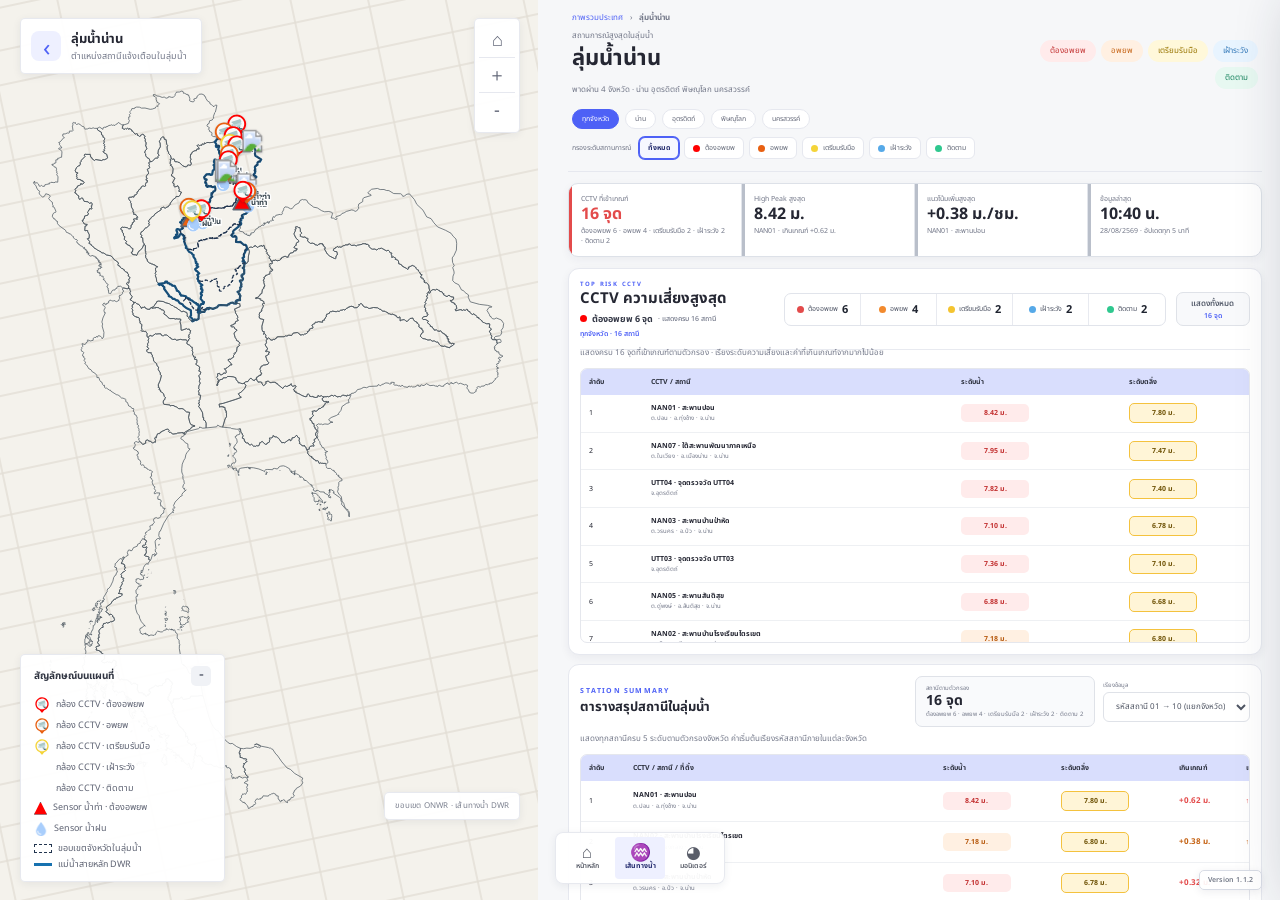
==== basin.html @ 34ce4226 "feat: add five-level CCTV basin statuses" ====
<!doctype html>
<html lang="th">
<head>
  <meta charset="utf-8">
  <meta name="viewport" content="width=device-width,initial-scale=1">
  <meta name="description" content="Mockup รายละเอียดลุ่มน้ำและตารางสรุปสถานี">
  <title>รายละเอียดลุ่มน้ำน่าน — DDPM CCTV Mockup</title>
  <link rel="preconnect" href="https://js.arcgis.com">
  <link rel="stylesheet" href="https://js.arcgis.com/4.31/esri/themes/light/main.css">
  <link rel="stylesheet" href="mockup.css">
</head>
<body class="mockup-body" data-page="basin">
  <main class="system-shell basin-shell">
    <section class="map-pane" aria-label="แผนที่สถานีในลุ่มน้ำน่าน">
      <div class="map-fallback basin-fallback" aria-hidden="true">
        <svg viewBox="0 0 620 900" preserveAspectRatio="xMidYMid slice">
          <defs>
            <pattern id="detailRoads" width="76" height="76" patternUnits="userSpaceOnUse" patternTransform="rotate(-12)">
              <path d="M0 16H76 M0 58H76 M20 0V76" fill="none" stroke="#ded9cf" stroke-width="1.5"/>
            </pattern>
          </defs>
          <rect width="620" height="900" fill="#f4f2ec"/><rect width="620" height="900" fill="url(#detailRoads)" opacity=".8"/>
          <path class="detail-basin-area" d="M222 54 L418 71 L468 190 L425 356 L466 508 L398 695 L329 842 L208 786 L164 624 L206 468 L158 320 L181 168 Z"/>
          <path class="water-route" d="M304 95 C275 182 351 222 302 315 C266 387 350 434 318 525 C292 594 349 646 314 730 C301 761 314 800 332 827"/>
          <g class="route-stations">
            <circle class="station red" cx="304" cy="177" r="13"/><circle class="station orange" cx="306" cy="395" r="12"/><circle class="station yellow" cx="320" cy="651" r="11"/>
            <text x="330" y="170">NAN01 · น่าน</text><text x="330" y="388">UTT05 · อุตรดิตถ์</text><text x="344" y="644">NAN03 · น่าน</text>
          </g>
        </svg>
      </div>
      <div id="viewDiv" class="map-canvas" data-map-mode="basin"></div>
      <div class="map-loading-overlay" role="status" aria-live="polite">
        <i aria-hidden="true"></i>
        <b>กำลังโหลดแผนที่</b>
        <span>กำลังเชื่อมต่อข้อมูลแผนที่และขอบเขตพื้นที่</span>
      </div>
      <div class="map-title-card surface">
        <a class="back-link" href="index.html" aria-label="กลับหน้าภาพรวม">‹</a>
        <span><b>ลุ่มน้ำน่าน</b><small>ตำแหน่งสถานีแจ้งเตือนในลุ่มน้ำ</small></span>
      </div>
      <div class="map-tools surface">
        <button id="homeBtn" type="button" title="แสดงลุ่มน้ำทั้งหมด">⌂</button>
        <button id="zoomIn" type="button" title="ขยายแผนที่">＋</button>
        <button id="zoomOut" type="button" title="ย่อแผนที่">−</button>
      </div>
      <div class="map-legend surface route-legend" id="basinLegend">
        <button class="legend-toggle" id="basinLegendToggle" type="button" aria-expanded="true" aria-controls="basinLegendItems">
          <b>สัญลักษณ์บนแผนที่</b><span aria-hidden="true">−</span>
        </button>
        <div id="basinLegendItems"></div>
      </div>
      <div class="mock-label surface">ขอบเขต ONWR · เส้นทางน้ำ DWR</div>
    </section>

    <section class="content-pane basin-content">
      <header class="basin-header">
        <div class="breadcrumb"><a href="index.html">ภาพรวมประเทศ</a><span>›</span><b>ลุ่มน้ำน่าน</b></div>
        <div class="basin-title-row">
          <div><p>สถานการณ์สูงสุดในลุ่มน้ำ</p><h1>ลุ่มน้ำน่าน</h1><span class="province-line">พาดผ่าน 4 จังหวัด · น่าน อุตรดิตถ์ พิษณุโลก นครสวรรค์</span></div>
          <div class="basin-status-set" id="basinStatusSet" aria-label="ระดับสถานการณ์ที่พบ"></div>
        </div>
        <div class="province-chips" aria-label="จังหวัดที่เกี่ยวข้อง"><button class="active" type="button">ทุกจังหวัด</button><button type="button">น่าน</button><button type="button">อุตรดิตถ์</button><button type="button">พิษณุโลก</button><button type="button">นครสวรรค์</button></div>
        <div class="criteria-filter" id="criteriaFilter" aria-label="กรองตามระดับสถานการณ์">
          <span>กรองระดับสถานการณ์</span>
          <button class="active" type="button" data-criteria="all">ทั้งหมด</button>
          <button type="button" data-criteria="red"><i class="filter-dot red"></i>ต้องอพยพ</button>
          <button type="button" data-criteria="orange"><i class="filter-dot orange"></i>อพยพ</button>
          <button type="button" data-criteria="yellow"><i class="filter-dot yellow"></i>เตรียมรับมือ</button>
          <button type="button" data-criteria="blue"><i class="filter-dot blue"></i>เฝ้าระวัง</button>
          <button type="button" data-criteria="green"><i class="filter-dot green"></i>ติดตาม</button>
        </div>
      </header>

      <section class="detail-summary-grid high-peak-summary-grid" aria-label="สรุปตัวเลขสถานการณ์ลุ่มน้ำ">
        <article class="critical"><span>CCTV ที่เข้าเกณฑ์</span><b id="summaryStationTotal">16 จุด</b><small id="summaryStationBreakdown">ต้องอพยพ 6 · อพยพ 4 · เตรียมรับมือ 2 · เฝ้าระวัง 2 · ติดตาม 2</small></article>
        <article><span>High Peak สูงสุด</span><b id="summaryHighPeakValue">8.42 ม.</b><small id="summaryHighPeakNote">NAN01 · เกินเกณฑ์ +0.62 ม.</small></article>
        <article><span>แนวโน้มเพิ่มสูงสุด</span><b id="summaryTrendValue">+0.38 ม./ชม.</b><small id="summaryTrendNote">NAN01 · สะพานปอน</small></article>
        <article><span>ข้อมูลล่าสุด</span><b>10:40 น.</b><small>28/08/2569 · อัปเดตทุก 5 นาที</small></article>
      </section>

      <section class="station-section top-risk-section">
        <div class="top-risk-heading">
          <div class="top-risk-title"><p>TOP RISK CCTV</p><h2>CCTV ความเสี่ยงสูงสุด</h2><strong id="topRiskHeadline"><i class="filter-dot red"></i>ต้องอพยพ 6 จุด <small>· แสดงครบทุกสถานี</small></strong><span class="top-risk-scope" id="topRiskScope">ทุกจังหวัด · 16 สถานี</span></div>
          <div class="top-risk-side">
            <div class="risk-summary" id="riskSummary" aria-label="สรุปจำนวน CCTV ตามระดับความเสี่ยง"><span class="red"><i></i>ต้องอพยพ <b>6</b></span><span class="orange"><i></i>อพยพ <b>4</b></span><span class="yellow"><i></i>เตรียมรับมือ <b>2</b></span><span class="blue"><i></i>เฝ้าระวัง <b>2</b></span><span class="green"><i></i>ติดตาม <b>2</b></span></div>
            <span class="all-visible-count">แสดงทั้งหมด <small id="basinStationCount">16 จุด</small></span>
          </div>
        </div>
        <p class="station-table-note" id="basinStationNote">แสดงทุกสถานีครบ 5 ระดับตามตัวกรอง เรียงตามระดับความเสี่ยงและค่าที่เกินเกณฑ์</p>
        <div class="table-wrap basin-station-table-wrap">
          <table class="data-table basin-station-table">
            <thead><tr><th>ลำดับ</th><th>CCTV / สถานี</th><th>ระดับน้ำ</th><th>ระดับตลิ่ง</th><th>เวลาล่าสุด</th><th>ระดับเตือนภัย</th><th>สถานะกล้อง</th></tr></thead>
            <tbody id="basinStationRows"></tbody>
          </table>
        </div>
      </section>

      <section class="station-section basin-all-stations-section">
        <div class="section-heading compact station-summary-heading"><div><p>STATION SUMMARY</p><h2>ตารางสรุปสถานีในลุ่มน้ำ</h2></div><div class="station-summary-tools"><div class="station-summary-metric"><span>สถานีตามตัวกรอง</span><b id="basinAllStationCount">16 จุด</b><small id="stationSummaryBreakdown">ต้องอพยพ 6 · อพยพ 4 · เตรียมรับมือ 2 · เฝ้าระวัง 2 · ติดตาม 2</small></div><label><span>เรียงข้อมูล</span><select id="stationSort"><option value="province">รหัสสถานี 01 → 10 (แยกจังหวัด)</option><option value="severity">ระดับเกณฑ์ สูง → ต่ำ</option></select></label></div></div>
        <p class="station-table-note">แสดงทุกสถานีครบ 5 ระดับตามตัวกรองจังหวัด ค่าเริ่มต้นเรียงรหัสสถานีภายในแต่ละจังหวัด</p>
        <div class="table-wrap basin-all-station-table-wrap">
          <table class="data-table basin-all-station-table">
            <thead><tr><th>ลำดับ</th><th>CCTV / สถานี / ที่ตั้ง</th><th>ระดับน้ำ</th><th>ระดับตลิ่ง</th><th>เกินเกณฑ์</th><th>แนวโน้ม</th><th>ระดับเตือนภัย</th><th>เวลาล่าสุด</th><th>เครื่องมือ</th></tr></thead>
            <tbody id="basinAllStationRows"></tbody>
          </table>
        </div>
      </section>

      <section class="sensor-section">
        <div class="section-heading compact"><div><p>THRESHOLD SENSOR ALERTS</p><h2>Sensor ที่ถึงเกณฑ์ในลุ่มน้ำ</h2></div><span id="sensorAlertCount">2 รายการ</span></div>
        <p class="sensor-section-note">แสดงเฉพาะ Sensor น้ำท่าและปริมาณฝน 24 ชั่วโมงที่มีค่าเข้าเกณฑ์เตรียมรับมือ</p>
        <div class="sensor-alert-grid" id="sensorAlertCards"></div>
      </section>

      <section class="station-section sensor-summary-section">
        <div class="section-heading compact"><div><p>SENSOR SUMMARY</p><h2>ตารางสรุป Sensor ในลุ่มน้ำ</h2></div><span id="sensorTableCount">6 สถานี</span></div>
        <div class="sensor-table-tabs" id="sensorTableTabs" role="tablist" aria-label="เลือกประเภท Sensor">
          <button class="active" type="button" role="tab" aria-selected="true" data-sensor-table="rain"><img src="assets/sensor-rain.png" alt="">สถานีวัดปริมาณฝน 24 ชม.</button>
          <button type="button" role="tab" aria-selected="false" data-sensor-table="flow"><i class="sensor-map-symbol flow red" aria-hidden="true"></i>สถานีวัดระดับน้ำท่า</button>
        </div>
        <p class="station-table-note">เลือกประเภท Sensor เพื่อแสดงรายละเอียดสถานี หน่วยงาน เวลาล่าสุด และค่าตรวจวัดที่เกี่ยวข้อง</p>
        <div class="table-wrap sensor-summary-table-wrap">
          <table class="data-table sensor-summary-table"><thead id="sensorTableHead"></thead><tbody id="sensorTableRows"></tbody></table>
        </div>
      </section>

    </section>

    <aside class="all-stations-drawer" id="allStationsDrawer" aria-hidden="true" aria-label="รายการ CCTV ทั้งหมดตามตัวกรอง">
      <header><div><p>ALL CCTV IN BASIN</p><h2>รายการ CCTV ทั้งหมด</h2><span id="allStationSummary">16 จุด · เรียงตามความเสี่ยง</span></div><button id="closeAllStations" type="button" aria-label="ปิดรายการทั้งหมด">×</button></header>
      <div class="table-wrap all-stations-table-wrap"><table class="data-table all-stations-table"><thead><tr><th>อันดับ</th><th>CCTV / สถานี</th><th>ระดับ</th><th>เกินเกณฑ์</th><th>แนวโน้ม</th><th>สถานะ</th></tr></thead><tbody id="allStationRows"></tbody></table></div>
    </aside>
    <div class="drawer-backdrop all-stations-backdrop" id="allStationsBackdrop"></div>

    <aside class="camera-drawer" id="cameraDrawer" aria-hidden="true" aria-label="ข้อมูลสถานีและกล้อง CCTV">
      <header class="station-popup-head">
        <div class="station-popup-brand"><i aria-hidden="true">⌁</i><span><b>ข้อมูลสถานี</b><small>รายละเอียดสถานีและกล้องวงจรปิด</small></span></div>
        <button id="closeDrawer" type="button" aria-label="ปิดรายละเอียด">×</button>
      </header>
      <section class="station-neighbours" aria-label="สถานีก่อนหน้าและถัดไป">
        <div><b>เลือกสถานี "ก่อนหน้า"</b><span id="drawerPreviousStation">ไม่มีรายการก่อนหน้า</span></div>
        <div class="current"><b>สถานี "ที่ดูอยู่"</b><span><i></i><strong id="drawerStation">NAN01 - สะพานปอน</strong></span></div>
        <div><b>เลือกสถานี "ถัดไป"</b><span id="drawerNextStation"><i></i>NAN02 - สะพานบ้านโรงเรียนไตรเขต</span></div>
      </section>
      <div class="drawer-camera-tabs"><span aria-hidden="true">▣</span><button class="active" type="button">กล้องตัวที่ 1</button><button type="button">กล้องตัวที่ 2</button></div>
      <figure class="cctv-camera-frame">
        <div class="cctv-camera-crop"><img id="drawerCameraImage" src="assets/cctv-nan01-reference.png" alt="ภาพตัวอย่างจากกล้อง CCTV"></div>
        <span class="live-chip"><i></i> กล้องตัวที่ 1</span>
        <figcaption><span id="drawerCameraLabel">ภาพตัวอย่างจากกล้อง CCTV</span><time id="drawerUpdated">28/08/2569 13:48</time></figcaption>
      </figure>
      <section class="station-identity">
        <div><h3>▣ <span id="drawerStationHeading">NAN01 - สะพานปอน ต.ปอน อ.ทุ่งช้าง จ.น่าน</span></h3><p>ค่าระดับน้ำจะอัปเดตทุก 1 นาที | อัปเดตเมื่อ: <span id="drawerUpdatedCopy">28/08/2569 13:48</span></p></div>
        <button type="button">ติดตามข้อมูลข่าวสาร</button>
      </section>
      <div class="station-warning" id="drawerWarning" hidden>⚠ ขณะนี้ระดับน้ำเข้าใกล้ระดับตลิ่ง</div>
      <dl class="station-water-cards">
        <div><dt>≋ ระดับน้ำ</dt><dd id="drawerWater">2.98 ม.</dd><small id="drawerWaterMsl">(348.98 ม.รทก.)</small></div>
        <div><dt>⚑ ระดับตลิ่ง</dt><dd id="drawerBank">1.69 ม.</dd><small id="drawerBankMsl">(347.69 ม.รทก.)</small></div>
      </dl>
      <h4 class="station-detail-title">▤ รายละเอียดสถานี</h4>
      <dl class="station-detail-grid">
        <div><dt>◉ สถานที่ตั้ง</dt><dd id="drawerLocation">ต.ปอน อ.ทุ่งช้าง จ.น่าน</dd></div>
        <div><dt>♙ หน่วยงานผู้ดูแล</dt><dd id="drawerAgency">ปภ.จ.น่าน</dd></div>
        <div><dt>▯ เบอร์โทรศัพท์</dt><dd id="drawerPhone">0659360537</dd></div>
        <div><dt>◈ พิกัด</dt><dd id="drawerCoordinates">19.518800, 100.927400</dd></div>
      </dl>
      <button class="station-more-button" type="button">ดูรายละเอียดเพิ่มเติม</button>
      <div class="mini-chart" hidden><div class="chart-head"><b>ระดับน้ำย้อนหลัง 6 ชั่วโมง</b><span>เมตร</span></div><svg viewBox="0 0 360 110" preserveAspectRatio="none"><path class="chart-area" d="M0 98 C46 94 57 83 91 79 C126 75 146 67 181 62 C219 56 244 47 277 34 C310 22 332 15 360 8 L360 110 L0 110 Z"/><path class="chart-line" d="M0 98 C46 94 57 83 91 79 C126 75 146 67 181 62 C219 56 244 47 277 34 C310 22 332 15 360 8"/></svg></div>
      <section class="drawer-analysis" id="drawerAnalysis" hidden>
        <div><small>ผลวิเคราะห์ระดับน้ำ</small><b id="analysisStatus">สูงกว่าระดับตลิ่ง</b></div>
        <p id="analysisCopy">ระดับน้ำมีแนวโน้มเพิ่มขึ้นและอยู่เหนือระดับตลิ่ง ควรติดตามภาพจากกล้องและข้อมูลสถานีอย่างต่อเนื่อง</p>
      </section>
    </aside>
    <div class="drawer-backdrop" id="drawerBackdrop"></div>

    <nav class="footer-navigation surface" aria-label="เมนูหลัก">
      <a href="index.html"><span>⌂</span><b>หน้าหลัก</b></a>
      <a class="active" href="basin.html" aria-current="page"><span>♒</span><b>เส้นทางน้ำ</b></a>
      <a href="monitor.html"><span>◕</span><b>มอนิเตอร์</b></a>
    </nav>
  </main>
  <script src="data/onwr-basins-22.js"></script>
  <script src="data/dpm-provinces-basin09.js"></script>
  <script src="data/cctv-markers.js"></script>
  <script src="https://js.arcgis.com/4.31/"></script>
  <script src="app.js"></script>
</body>
</html>
---- mockup.css ----
@import url('https://fonts.googleapis.com/css2?family=Noto+Sans+Thai:wght@400;500;600;700&display=swap');

:root{
  --primary:#4e61f6;
  --primary-soft:#eef0ff;
  --ink:#252733;
  --muted:#737889;
  --line:#e6e8ef;
  --panel:#f2f3f6;
  --surface:#fff;
  --yellow:#f4c430;
  --yellow-soft:#fff8da;
  --orange:#f28a2e;
  --orange-soft:#fff0e2;
  --red:#e34b4b;
  --red-soft:#ffebeb;
  --green:#32d89a;
  --green-soft:#e4fbf2;
  --shadow:0 10px 30px rgba(35,42,71,.08);
}

*{box-sizing:border-box}
html,body{margin:0;min-width:320px;min-height:100%;font-family:"Noto Sans Thai","Tahoma",sans-serif;color:var(--ink);background:#fff}
button,input,select{font:inherit}
button,a{outline-offset:3px}
.mockup-body{overflow:hidden}
.system-shell{height:100vh;display:grid;grid-template-columns:minmax(430px,43%) minmax(600px,57%);position:relative;background:#fff}
.map-pane{position:relative;min-width:0;overflow:hidden;background:#f1f0eb;border-right:12px solid #fff}
.content-pane{min-width:0;padding:18px 18px 86px;background:#fff;overflow:auto}
.surface{background:rgba(255,255,255,.94);border:1px solid rgba(229,231,238,.9);box-shadow:var(--shadow)}

/* Map and direct-file fallback */
.map-canvas,.map-fallback{position:absolute;inset:0;width:100%;height:100%}
.map-canvas{z-index:1;pointer-events:none;opacity:0;transition:opacity .2s ease}
.map-fallback{z-index:0;opacity:0;visibility:hidden;transition:opacity .25s ease,visibility 0s linear .25s;background:#f4f2ec}
.map-fallback svg{width:100%;height:100%;display:block}
.map-ready .map-canvas{pointer-events:auto;opacity:1}
.map-ready .map-fallback{opacity:0;visibility:hidden}
.map-failed .map-canvas{opacity:0}
.map-failed .map-fallback{opacity:1;visibility:visible;transition-delay:0s}
.map-loading-overlay{position:absolute;inset:0;z-index:4;display:grid;place-content:center;justify-items:center;gap:6px;background:linear-gradient(145deg,#f7f8fa 0%,#f1f4f7 55%,#f7f8fa 100%);color:#535968;text-align:center;transition:opacity .2s ease,visibility .2s ease}
.map-loading-overlay i{width:30px;height:30px;border:3px solid #d9deea;border-top-color:var(--primary);border-radius:50%;animation:map-loading-spin .8s linear infinite}
.map-loading-overlay b{margin-top:4px;font-size:11px;color:#303542}
.map-loading-overlay span{font-size:8px;color:#848a99}
.map-ready .map-loading-overlay,.map-failed .map-loading-overlay{opacity:0;visibility:hidden;pointer-events:none}
@keyframes map-loading-spin{to{transform:rotate(360deg)}}
@media (prefers-reduced-motion:reduce){.map-loading-overlay i{animation-duration:1.8s}}
.basin-station-table{min-width:760px}.basin-station-table td:nth-child(2) b,.basin-station-table td:nth-child(2) small{display:block}.basin-station-table td:nth-child(2) small{font-size:6px;color:var(--muted);margin-top:2px;line-height:1.45}.station-status{display:inline-flex;align-items:center;gap:5px;white-space:nowrap;font-size:7px;font-weight:600}.station-status:before{content:"";width:8px;height:8px;border-radius:50%;background:#bbb}.station-status.red{color:#b92f36}.station-status.red:before{background:var(--red)}.station-status.orange{color:#b85c12}.station-status.orange:before{background:var(--orange)}.station-status.yellow{color:#8e7000}.station-status.yellow:before{background:var(--yellow)}
.esri-ui-corner{display:none!important}
.river-line,.river-line.thin{fill:none;stroke:#5aaed6;stroke-width:9;stroke-linecap:round;opacity:.8}
.river-line.thin{stroke-width:4;opacity:.6}
.basin-shape{stroke:#fff;stroke-width:5;transition:.2s}
.severity-red{fill:rgba(227,75,75,.58)}.severity-orange{fill:rgba(242,138,46,.54)}.severity-yellow{fill:rgba(244,196,48,.55)}.severity-muted{fill:rgba(175,184,191,.25)}
.fallback-labels text{font-family:"Noto Sans Thai",sans-serif;font-size:15px;font-weight:700;fill:#424656;text-anchor:middle;paint-order:stroke;stroke:#fff;stroke-width:4px;stroke-linejoin:round}
.map-title-card{position:absolute;z-index:5;left:20px;top:18px;border-radius:13px;padding:10px 14px 10px 10px;display:flex;align-items:center;gap:10px}
.agency-mark{width:38px;height:38px;border-radius:50%;background:linear-gradient(145deg,#ffe472,#dca800);border:2px solid #283a68;color:#25345c;display:grid;place-items:center;font-size:10px;font-weight:800;box-shadow:inset 0 0 0 2px rgba(255,255,255,.55)}
.map-title-card b,.map-title-card small{display:block}.map-title-card b{font-size:13px}.map-title-card small{font-size:9px;color:var(--muted)}
.map-tools{position:absolute;z-index:5;right:18px;top:18px;padding:4px;border-radius:11px;display:grid}
.map-tools button{width:36px;height:35px;border:0;border-bottom:1px solid var(--line);background:transparent;color:#606576;font-size:18px;cursor:pointer}.map-tools button:last-child{border:0}.map-tools button:hover{background:var(--primary-soft);color:var(--primary)}
.map-legend{position:absolute;z-index:5;left:20px;bottom:18px;border-radius:12px;padding:11px 13px;display:grid;gap:5px;min-width:170px}.map-legend>b{font-size:10px;margin-bottom:2px}.map-legend span{font-size:9px;color:#5d6272;display:flex;align-items:center;gap:7px}.dot{width:9px;height:9px;border-radius:50%;display:inline-block}.dot.red{background:var(--red)}.dot.orange{background:var(--orange)}.dot.yellow{background:var(--yellow)}.dot.gray{background:#c4c8d0}.dot.green{background:var(--green)}.dot.gray-dark{background:#8d929f}
.mock-label{position:absolute;z-index:5;right:18px;bottom:80px;border-radius:9px;padding:7px 10px;font-size:8px;color:#7d8290;letter-spacing:.2px}

/* Production-aligned controls */
.control-card{background:var(--panel);border-radius:10px;padding:11px;box-shadow:inset 0 0 0 1px #eff0f4;margin-bottom:12px}
.control-row{display:flex;gap:10px}.top-control-row{margin-bottom:10px}.select-control,.search-control{height:44px;background:rgba(255,255,255,.78);border:1px solid transparent;border-radius:24px;display:flex;align-items:center;min-width:0}
.select-control{position:relative;width:34%;padding:0 14px}.select-control>span{position:absolute;left:16px;top:5px;font-size:8px;color:#9b9eaa}.select-control select{width:100%;border:0;background:transparent;padding-top:9px;color:#707583;font-size:11px;outline:0;cursor:pointer}
.search-control{flex:1;padding:0 15px;gap:8px;color:#9a9eaa}.search-control input{width:100%;border:0;background:transparent;outline:0;font-size:11px;color:var(--ink)}.search-control input::placeholder{color:#9da1ac}
.filter-group{padding:0 4px}.filter-label{font-size:10px;font-weight:600;display:block;margin:6px 0}.filter-buttons{display:flex;gap:7px;flex-wrap:wrap}.filter-button{border:1px solid #c9ccd5;background:#fff;color:#666b78;border-radius:7px;padding:5px 9px;font-size:9px;cursor:pointer;display:flex;align-items:center;gap:5px}.filter-button i{width:7px;height:7px;border-radius:50%;background:currentColor}.filter-button b{font-size:8px;background:#eceef3;padding:1px 5px;border-radius:9px}.filter-button.yellow{color:#ad8500}.filter-button.orange{color:#c76819}.filter-button.red{color:#c73b3b}.filter-button.active{background:var(--primary);border-color:var(--primary);color:#fff;box-shadow:0 3px 8px rgba(78,97,246,.22)}.filter-button.active b{background:rgba(255,255,255,.18)}
.live-status{margin-top:10px;padding:9px 12px;border-radius:9px;background:linear-gradient(90deg,#eff9ff,#eef5ff);display:flex;align-items:center;justify-content:space-between}.live-status>div{display:flex;align-items:center;gap:7px}.live-status b{font-size:9px}.live-status small{font-size:8px;color:#6f7887}.pulse-dot{display:inline-block;width:8px;height:8px;border-radius:50%;background:var(--yellow);box-shadow:0 0 0 4px rgba(244,196,48,.16);flex:none}.live-status button{border:0;background:#fff;border-radius:17px;padding:5px 10px;font-size:8px;color:#646978;cursor:pointer}

.summary-grid{display:grid;grid-template-columns:repeat(3,1fr);gap:9px;margin:12px 0 16px}.summary-card{border:1px solid var(--line);border-radius:10px;padding:11px 12px;background:#fff;position:relative;overflow:hidden}.summary-card:before{content:"";position:absolute;left:0;top:0;bottom:0;width:3px;background:#aeb4c6}.summary-card.critical-summary:before{background:var(--red)}.summary-card span,.summary-card small{display:block;color:var(--muted);font-size:8px}.summary-card strong{font-size:22px;line-height:1.15}.summary-card.critical-summary strong{color:var(--red)}.summary-card strong em{font-size:10px;font-style:normal;font-weight:600}
.section-heading{display:flex;align-items:flex-end;justify-content:space-between;margin:5px 2px 8px}.section-heading p,.monitor-header p,.ranking-card p{margin:0;color:var(--primary);font-size:7px;font-weight:700;letter-spacing:1.2px}.section-heading h1,.section-heading h2{margin:1px 0 0;font-size:15px}.section-heading span{font-size:8px;color:var(--muted)}.section-heading.compact{align-items:center;margin:0 0 9px}.section-heading.compact h2{font-size:13px}

/* High Peak list */
.basin-list{display:grid;gap:7px}.basin-card{border:1px solid var(--line);border-radius:10px;background:#fff;overflow:hidden;transition:.18s}.basin-card:hover{border-color:#cbd0f8;box-shadow:0 8px 20px rgba(48,57,98,.07);transform:translateY(-1px)}.basin-card[hidden]{display:none}.basin-main{width:100%;border:0;background:#fff;display:grid;grid-template-columns:5px 28px minmax(170px,1fr) 82px 52px 16px;align-items:center;gap:9px;padding:9px 10px;cursor:pointer;text-align:left;color:inherit}.severity-bar{height:40px;border-radius:5px}.severity-bar.red{background:var(--red)}.severity-bar.orange{background:var(--orange)}.severity-bar.yellow{background:var(--yellow)}.basin-rank{font-size:10px;color:#a5a9b3;font-weight:700}.basin-copy small,.basin-copy b,.basin-copy em,.peak-value small,.peak-value b,.peak-value em,.basin-count b,.basin-count small{display:block}.basin-copy small{font-size:7px;color:var(--red)}.basin-card[data-severity="orange"] .basin-copy small{color:var(--orange)}.basin-card[data-severity="yellow"] .basin-copy small{color:#ad8500}.basin-copy b{font-size:12px}.basin-copy em{font-size:8px;color:var(--muted);font-style:normal}.peak-value{text-align:right}.peak-value small{font-size:7px;color:var(--muted)}.peak-value b{font-size:14px}.peak-value em{font-size:7px;color:var(--red);font-style:normal}.basin-count{text-align:center;border-left:1px solid var(--line)}.basin-count b{font-size:15px}.basin-count small{font-size:7px;color:var(--muted)}.open-icon{color:var(--primary);font-size:20px;font-style:normal}.basin-meta{border-top:1px solid #f0f1f4;background:#fafbfc;padding:5px 14px 5px 52px;display:flex;gap:14px}.basin-meta span,.basin-meta strong{font-size:7px}.basin-meta span{color:var(--muted)}.basin-meta strong{margin-left:auto;color:var(--primary)}
.hazard-section{margin-top:13px;padding-top:11px;border-top:1px solid var(--line)}.hazard-grid{display:grid;grid-template-columns:1fr 1fr;gap:8px}.hazard-grid article{border:1px solid var(--line);border-radius:9px;padding:8px 10px;display:flex;align-items:center;gap:8px}.hazard-grid span{min-width:0}.hazard-grid b,.hazard-grid small{display:block}.hazard-grid b{font-size:9px}.hazard-grid small{font-size:7px;color:var(--muted)}.hazard-grid>article>strong{font-size:7px;margin-left:auto;white-space:nowrap}.hazard-icon{width:30px;height:30px;border-radius:8px;display:grid;place-items:center;font-style:normal;font-weight:700;font-size:11px}.hazard-icon.rain{background:#e8f5ff;color:#338ed0;font-size:16px}.hazard-icon.air{background:#fff0e8;color:#c15c25}.red-text{color:var(--red)!important}.orange-text{color:var(--orange)!important}.green-text{color:#159a6b!important}

/* Footer navigation mirrors the live system */
.footer-navigation{position:fixed;z-index:30;left:50%;bottom:16px;transform:translateX(-50%);display:flex;gap:3px;padding:5px 7px;border-radius:14px}.footer-navigation a{min-width:50px;height:42px;padding:3px 8px;border-radius:9px;text-decoration:none;color:#595d69;display:grid;place-items:center;align-content:center;transition:.15s}.footer-navigation a:hover,.footer-navigation a.active{color:#252d70;background:var(--primary-soft)}.footer-navigation span{font-size:17px;line-height:1}.footer-navigation b{font-size:7px;font-weight:600;line-height:1.2}.footer-navigation a.active b{font-weight:700}
.version-baseline{position:fixed;z-index:29;right:18px;bottom:10px;padding:4px 8px;border:1px solid #d8dce5;border-radius:5px;background:rgba(255,255,255,.92);color:#757b89;font-size:7px;font-weight:600;letter-spacing:.15px;box-shadow:0 2px 8px rgba(36,43,65,.08);pointer-events:none}

/* Basin detail */
.detail-basin-area{fill:rgba(83,174,210,.11);stroke:#52a9cd;stroke-width:3;stroke-dasharray:8 5}.water-route,.water-branch{fill:none;stroke:#278fc3;stroke-width:8;stroke-linecap:round}.water-branch{stroke-width:4;opacity:.65}.route-stations text{font-family:"Noto Sans Thai",sans-serif;font-size:13px;font-weight:700;fill:#3c4252;paint-order:stroke;stroke:#fff;stroke-width:4px}.station{stroke:#fff;stroke-width:5}.station.red{fill:var(--red)}.station.orange{fill:var(--orange)}.station.yellow{fill:var(--yellow)}
.back-link{width:30px;height:30px;border-radius:8px;background:var(--primary-soft);display:grid;place-items:center;text-decoration:none;color:var(--primary);font-size:24px}.route-legend{min-width:205px;max-width:235px;transition:.18s ease}.legend-toggle{width:100%;display:flex;align-items:center;justify-content:space-between;gap:12px;border:0;background:transparent;padding:0;color:#303542;cursor:pointer}.legend-toggle b{font-size:10px}.legend-toggle>span{width:20px;height:20px;border-radius:5px;background:#f0f2f6;color:#394052!important;display:grid!important;place-items:center;font-size:15px!important;line-height:1}.route-legend #basinLegendItems{display:grid;gap:5px;margin-top:6px}.route-legend.collapsed{min-width:176px}.route-legend.collapsed #basinLegendItems{display:none}.route-legend span{display:flex;align-items:center;gap:6px;line-height:1.25}.station-symbol{width:10px;height:10px;border-radius:50%;border:2px solid #fff;box-shadow:0 0 0 1px currentColor}.station-symbol.red{background:var(--red);color:var(--red)}.station-symbol.orange{background:var(--orange);color:var(--orange)}.station-symbol.yellow{background:var(--yellow);color:var(--yellow)}.sensor-map-symbol{width:13px;height:13px;display:inline-block;vertical-align:-2px;background:currentColor;border:1px solid #5d6672;flex:0 0 auto}.sensor-map-symbol.flow{clip-path:polygon(50% 0,100% 100%,0 100%)}.sensor-map-symbol.red{color:#ff0000}.sensor-map-symbol.orange{color:#E86011}.sensor-map-symbol.yellow{color:#F4D439}.sensor-rain-legend-icon{width:14px;height:18px;object-fit:contain;flex:0 0 auto}
.basin-content{padding-top:15px}.basin-header{border-bottom:1px solid var(--line);padding:0 4px 12px}.breadcrumb{display:flex;gap:7px;align-items:center;font-size:8px;color:var(--muted);margin-bottom:6px}.breadcrumb a{color:var(--primary);text-decoration:none}.basin-title-row{display:flex;justify-content:space-between;align-items:center;gap:12px}.basin-title-row p{font-size:8px;color:var(--muted);margin:0}.basin-title-row h1{font-size:22px;margin:0}.province-line{font-size:8px;color:var(--muted)}.status-badge{display:inline-flex;align-items:center;justify-content:center;border-radius:15px;padding:4px 8px;font-size:7px;white-space:nowrap}.status-badge.red{background:var(--red-soft);color:#c33232}.status-badge.orange{background:var(--orange-soft);color:#c56213}.status-badge.yellow{background:var(--yellow-soft);color:#987500}.status-badge.normal{background:var(--green-soft);color:#108258}.basin-status-set{display:flex;justify-content:flex-end;gap:5px;flex-wrap:wrap;max-width:260px}.basin-status-set .status-badge{font-size:8px;padding:5px 10px}.province-chips{display:flex;gap:6px;margin-top:10px;flex-wrap:wrap}.province-chips button{border:1px solid var(--line);background:#fff;color:#6d7180;border-radius:15px;padding:4px 9px;font-size:7px;cursor:pointer}.province-chips button.active{color:#fff;background:var(--primary);border-color:var(--primary)}.criteria-filter{display:flex;align-items:center;gap:5px;margin-top:8px;flex-wrap:wrap}.criteria-filter>span{font-size:7px;color:var(--muted);margin-right:3px}.criteria-filter button{display:inline-flex;align-items:center;gap:5px;border:1px solid var(--line);background:#fff;color:#656b7a;border-radius:6px;padding:5px 8px;font-size:7px;cursor:pointer}.criteria-filter button.active{border-color:var(--primary);box-shadow:0 0 0 1px var(--primary);color:#252d70;background:#f6f7ff;font-weight:700}.filter-dot{width:7px;height:7px;border-radius:50%}.filter-dot.red{background:#ff0000}.filter-dot.orange{background:#E86011}.filter-dot.yellow{background:#F4D439}
.detail-summary-grid{display:grid;grid-template-columns:repeat(4,1fr);gap:8px;margin:11px 0}.detail-summary-grid article{border:1px solid var(--line);border-radius:9px;padding:9px 10px}.detail-summary-grid span,.detail-summary-grid small{display:block;font-size:7px;color:var(--muted)}.detail-summary-grid b{font-size:14px}
.travel-card,.station-section{border:1px solid var(--line);border-radius:11px;padding:11px;margin-top:9px;background:#fff}.data-note{background:#f5f6f9;padding:4px 8px;border-radius:12px}.travel-overview{height:30px;border-radius:7px;background:linear-gradient(90deg,var(--red-soft),#fff5e8,var(--yellow-soft));display:flex;align-items:center;justify-content:space-between;padding:0 10px;margin-bottom:9px}.travel-overview span{font-size:7px;color:var(--muted)}.travel-overview b{font-size:9px}.travel-timeline{list-style:none;padding:0;margin:0}.travel-timeline li{display:grid;grid-template-columns:55px 1fr 70px;align-items:center;gap:10px;position:relative;padding:7px 0}.travel-timeline li+li:before{content:"";position:absolute;width:2px;height:17px;background:#d9dce5;left:27px;top:-9px}.time-node{height:28px;border-radius:15px;border:1px solid var(--line);display:grid;place-items:center;font-size:7px;background:#fff}.travel-timeline li.red .time-node{background:var(--red);border-color:var(--red);color:#fff}.travel-timeline li.orange .time-node{border-color:var(--orange);color:#b85c12}.travel-timeline li.yellow .time-node{border-color:var(--yellow);color:#8e7000}.travel-timeline small,.travel-timeline b,.travel-timeline em{display:block}.travel-timeline small,.travel-timeline em{font-size:7px;color:var(--muted);font-style:normal}.travel-timeline b{font-size:9px}.travel-timeline>li>strong{font-size:7px;text-align:right}.travel-timeline li.red>strong{color:var(--red)}.travel-timeline li.orange>strong{color:var(--orange)}.travel-timeline li.yellow>strong{color:#9a7900}
.station-list{display:grid;gap:6px}.station-row{width:100%;display:grid;grid-template-columns:52px minmax(180px,1fr) 70px 72px 12px;align-items:center;gap:9px;border:1px solid #eceef2;background:#fff;border-radius:8px;padding:6px;text-align:left;color:inherit;cursor:pointer}.station-row:hover{background:#fafbff;border-color:#d7daf8}.camera-thumb{width:52px;height:36px;border-radius:6px;background:linear-gradient(150deg,#536d72,#9db9b2 55%,#5b8998);position:relative;overflow:hidden}.camera-thumb.second{background:linear-gradient(150deg,#756d58,#a8b58e 55%,#64878f)}.camera-thumb.third{background:linear-gradient(150deg,#59646b,#9bb0b7 55%,#6d8a90)}.camera-thumb:after{content:"";position:absolute;left:-5px;right:-5px;bottom:4px;height:9px;background:rgba(68,160,186,.7);transform:rotate(-4deg)}.camera-thumb i{position:absolute;z-index:2;left:4px;top:4px;color:#ff4b4b;font-size:6px}.camera-thumb b{position:absolute;z-index:2;left:12px;top:3px;font-size:5px;color:#fff}.station-row>span:nth-child(2) small,.station-row>span:nth-child(2) b,.station-row>span:nth-child(2) em,.water-reading b,.water-reading small{display:block}.station-row>span:nth-child(2) small,.station-row>span:nth-child(2) em,.water-reading small{font-size:6px;color:var(--muted);font-style:normal}.station-row>span:nth-child(2) b{font-size:8px}.water-reading{text-align:right}.water-reading b{font-size:11px}
.station-table-note{margin:-3px 0 9px;font-size:8px;color:var(--muted)}.basin-station-table-wrap{max-height:calc(100vh - 355px);min-height:190px}.basin-station-table{min-width:980px}.basin-station-table tbody tr{cursor:pointer}.basin-station-table tbody tr:focus{outline:2px solid rgba(59,76,193,.34);outline-offset:-2px}.basin-station-table td:nth-child(3) b,.basin-station-table td:nth-child(3) small{display:block}.basin-station-table td:nth-child(3) small{font-size:6px;color:var(--muted);margin-top:2px;line-height:1.45}.basin-water-value,.bank-value{display:inline-flex;justify-content:center;min-width:68px;border-radius:5px;padding:4px 7px;font-size:7px;font-weight:700}.basin-water-value.red{background:var(--red-soft);color:#c33232}.basin-water-value.orange{background:var(--orange-soft);color:#b85c12}.basin-water-value.yellow{background:var(--yellow-soft);color:#8e7000}.bank-value{background:#fff5d7;border:1px solid #f4c23e;color:#705408}.difference-value{font-size:8px}.difference-value.red,.trend-value.red{color:var(--red)}.difference-value.orange,.trend-value.orange{color:#c56213}.difference-value.yellow,.trend-value.yellow{color:#987500}.trend-value{font-size:7px;font-weight:700}.station-tools{display:flex;gap:4px}.station-tool{width:24px;height:24px;border:1px solid #dfe2e8;border-radius:6px;background:#f6f7f9;color:#424854;display:grid;place-items:center;cursor:pointer;font-size:12px}.station-tool:hover,.station-tool:focus{background:var(--primary-soft);border-color:#bfc6fb;color:var(--primary);outline:none}.empty-state{grid-column:1/-1;border:1px dashed #d9dce5;border-radius:8px;padding:18px;text-align:center;color:var(--muted);font-size:8px;background:#fafbfc}
.sensor-section{border:1px solid var(--line);border-radius:11px;padding:11px;margin-top:9px;background:#fff}.sensor-section-note{margin:-3px 0 9px;font-size:8px;color:var(--muted)}.sensor-alert-grid{display:grid;grid-template-columns:1fr 1fr;gap:8px}.sensor-alert-card{display:grid;grid-template-columns:32px 1fr auto;align-items:center;gap:8px;border:1px solid #e8eaef;border-left:4px solid var(--orange);border-radius:8px;padding:8px;background:#fcfcfd}.sensor-alert-card.red{border-left-color:#ff0000}.sensor-alert-card.orange{border-left-color:#E86011}.sensor-alert-card.yellow{border-left-color:#F4D439}.sensor-alert-icon{width:28px;height:28px;background:currentColor;border:2px solid #5d6672;display:block}.sensor-alert-icon.flow{clip-path:polygon(50% 0,100% 100%,0 100%)}.sensor-alert-icon.red{color:#ff0000}.sensor-alert-icon.orange{color:#E86011}.sensor-alert-icon.yellow{color:#F4D439}.sensor-alert-rain-icon{width:25px;height:30px;object-fit:contain;justify-self:center}.sensor-alert-copy small,.sensor-alert-copy b,.sensor-alert-copy em{display:block}.sensor-alert-copy small{font-size:6px;color:var(--muted)}.sensor-alert-copy b{font-size:8px}.sensor-alert-copy em{font-size:7px;color:#8a6a14;font-style:normal}.sensor-alert-reading{text-align:right}.sensor-alert-reading b{display:block;font-size:14px;line-height:1}.sensor-alert-reading small{font-size:6px;color:var(--muted)}

/* Camera drawer */
.camera-drawer{position:fixed;z-index:80;left:50%;top:50%;width:min(760px,92vw);max-height:88vh;background:#fff;border-radius:14px;box-shadow:0 24px 70px rgba(31,37,58,.28);padding:18px;transform:translate(-50%,-44%) scale(.96);opacity:0;pointer-events:none;transition:.22s ease;overflow:auto}.camera-drawer.open{transform:translate(-50%,-50%) scale(1);opacity:1;pointer-events:auto}.drawer-backdrop{position:fixed;z-index:70;inset:0;background:rgba(28,32,48,.38);opacity:0;pointer-events:none;transition:.2s}.drawer-backdrop.open{opacity:1;pointer-events:auto}.drawer-head{display:flex;align-items:flex-start;justify-content:space-between;margin-bottom:12px}.drawer-head small{font-size:8px;color:var(--muted)}.drawer-head h2{margin:1px 0 0;font-size:18px}.drawer-head p{margin:2px 0 0;font-size:8px;color:var(--muted)}.drawer-head button{width:30px;height:30px;border:1px solid #ff5656;border-radius:8px;background:#fff;color:#e84343;font-size:19px;cursor:pointer}.drawer-camera-tabs{display:grid;grid-template-columns:1fr 1fr;gap:4px;padding:4px;background:#f1f2f4;border-radius:8px;margin-bottom:9px}.drawer-camera-tabs button{height:28px;border:0;border-radius:6px;background:transparent;color:#777c8b;font-size:8px;cursor:pointer}.drawer-camera-tabs button.active{background:#fff;color:#303441;font-weight:700;box-shadow:0 1px 3px rgba(25,35,56,.08)}.video-mock{height:280px;border-radius:9px;overflow:hidden;position:relative;background:linear-gradient(#a9c8d0 0 42%,#86a56f 43% 60%,#508ea1 61%);color:#fff}.video-mock:after{content:"";position:absolute;inset:auto -30px 42px;height:18px;background:#b9ad91;transform:rotate(-2deg);box-shadow:0 -4px 0 #706954}.live-chip{position:absolute;z-index:2;right:10px;top:10px;background:rgba(26,31,37,.7);padding:4px 7px;border-radius:12px;font-size:7px}.live-chip i{display:inline-block;width:6px;height:6px;border-radius:50%;background:#20cf79;margin-right:4px}.video-mock>strong,.video-mock>time{position:absolute;z-index:2;bottom:10px;font-size:7px}.video-mock>strong{left:10px}.video-mock>time{right:10px}.river-scene i{position:absolute;width:60px;height:22px;background:#526c4b;border-radius:60% 50% 20% 20%;top:74px}.river-scene i:nth-child(1){left:18px}.river-scene i:nth-child(2){left:122px;top:61px}.river-scene i:nth-child(3){right:30px;top:82px}.drawer-stats{display:grid;grid-template-columns:1fr 1fr;margin:11px 0;border:1px solid var(--line);border-radius:10px;overflow:hidden}.drawer-stats div{padding:9px;border-right:1px solid var(--line);border-bottom:1px solid var(--line)}.drawer-stats div:nth-child(even){border-right:0}.drawer-stats div:nth-child(n+3){border-bottom:0}.drawer-stats dt{font-size:7px;color:var(--muted)}.drawer-stats dd{margin:1px 0 0;font-size:11px;font-weight:700}.mini-chart{border:1px solid var(--line);border-radius:10px;padding:10px}.chart-head{display:flex;justify-content:space-between;font-size:8px}.chart-head span{color:var(--muted)}.mini-chart svg{width:100%;height:92px}.chart-area{fill:rgba(78,97,246,.12)}.chart-line{fill:none;stroke:var(--primary);stroke-width:3}.drawer-analysis{margin-top:9px;border:1px solid #f0c6c6;border-left:4px solid var(--red);border-radius:8px;padding:9px 10px;background:#fff9f9}.drawer-analysis small,.drawer-analysis b{display:block}.drawer-analysis small{font-size:7px;color:var(--muted)}.drawer-analysis b{font-size:10px;margin-top:2px}.drawer-analysis p{font-size:8px;color:#5f6471;margin:5px 0 0;line-height:1.55}.drawer-note{font-size:7px;color:var(--muted);background:#f5f6f8;border-radius:7px;padding:8px}.yellow-text{color:#987500!important}

/* CCTV station popup — matched to the production reference */
.camera-drawer{width:min(832px,96vw);max-height:96vh;border-radius:7px;padding:13px 10px 14px;box-shadow:0 18px 60px rgba(24,31,43,.28);color:#303238;background:#fff}
.station-popup-head{height:48px;display:flex;align-items:flex-start;justify-content:space-between;padding:1px 3px 8px}
.station-popup-brand{display:flex;align-items:center;gap:10px}.station-popup-brand>i{width:38px;height:38px;border:2px solid #b9c1cb;border-radius:50%;display:grid;place-items:center;background:#fff;color:#8ca4a9;font-style:normal;font-size:20px}.station-popup-brand span,.station-popup-brand b,.station-popup-brand small{display:block}.station-popup-brand b{font-size:17px;line-height:1.15}.station-popup-brand small{font-size:11px;color:#8a8d94;margin-top:3px}
.station-popup-head>button{width:40px;height:40px;border:2px solid #ff5050;border-radius:8px;background:#fff;color:#ff4040;font-size:22px;line-height:1;cursor:pointer}
.station-neighbours{display:grid;grid-template-columns:1fr 1fr 1fr;min-height:80px;border:1px solid #d4d6da;border-radius:6px;margin:6px 3px 15px;overflow:visible;background:#fff}.station-neighbours>div{min-width:0;padding:13px 13px 9px;display:flex;flex-direction:column;justify-content:flex-start}.station-neighbours>div.current{border:1.5px solid #4e65ff;border-radius:6px;margin:-1px 3px;background:#fff;text-align:center}.station-neighbours b{font-size:13px;border-bottom:1px solid #cfd1d5;padding-bottom:4px;white-space:nowrap}.station-neighbours .current>b{color:#5368f4}.station-neighbours span{display:flex;align-items:center;gap:7px;font-size:11px;color:#757982;margin-top:7px;white-space:nowrap;overflow:hidden;text-overflow:ellipsis}.station-neighbours span i{width:12px;height:12px;border-radius:50%;background:#556bed;flex:0 0 auto}.station-neighbours strong{font-size:11px;color:#5368f4;font-weight:500;overflow:hidden;text-overflow:ellipsis}
.camera-drawer .drawer-camera-tabs{height:36px;display:grid;grid-template-columns:31px 1fr 1fr;gap:4px;align-items:center;padding:4px 5px;margin:0 10px 9px;background:#f1f1f2;border-radius:8px}.camera-drawer .drawer-camera-tabs>span{font-size:16px;color:#30343b}.camera-drawer .drawer-camera-tabs button{height:28px;font-size:12px}.camera-drawer .drawer-camera-tabs button.active{box-shadow:0 1px 4px rgba(25,35,56,.08);color:#303238}
.cctv-camera-frame{position:relative;margin:0 14px;aspect-ratio:790/447;overflow:hidden;background:#d8dde0}.cctv-camera-crop{position:absolute;inset:0;overflow:hidden}.cctv-camera-crop img{position:absolute;width:105.2%;height:auto;max-width:none;left:-3.55%;top:-47.2%}.cctv-camera-crop img[data-crop="nan07"]{left:-3.05%;top:-47.2%}.cctv-camera-crop img[data-crop="nan10"]{left:-3.05%;top:-46.6%}.cctv-camera-frame>.live-chip,.cctv-camera-frame>figcaption{display:none}
.station-identity{display:flex;align-items:flex-start;justify-content:space-between;gap:12px;padding:13px 10px 8px}.station-identity h3{font-size:16px;line-height:1.25;margin:0;font-weight:700}.station-identity p{font-size:11px;color:#a5a6aa;margin:3px 0 0 22px}.station-identity>button{border:0;border-radius:7px;background:#2edc9b;color:#073a29;padding:7px 12px;font-size:12px;white-space:nowrap;cursor:pointer}
.station-warning{width:max-content;max-width:100%;margin:0 10px 7px auto;padding:5px 9px;border-radius:7px;background:#fff6d8;color:#ba7800;font-size:11px}
.station-water-cards{display:grid;grid-template-columns:1fr 1fr;gap:15px;margin:5px 10px 9px}.station-water-cards>div{min-height:82px;border-radius:7px;background:#2edc9b;display:grid;place-items:center;align-content:center;padding:8px;color:#092e24;box-shadow:0 4px 9px rgba(24,157,110,.16)}.station-water-cards dt{font-size:13px;font-weight:600}.station-water-cards dd{font-size:20px;font-weight:800;margin:1px 0;line-height:1.15}.station-water-cards small{font-size:12px;color:#032c21;font-weight:600}
.station-detail-title{font-size:13px;margin:7px 10px 8px}.station-detail-grid{display:grid;grid-template-columns:repeat(4,1fr);gap:8px;margin:0 10px 7px}.station-detail-grid>div{min-height:64px;border:1px solid #d1d3d8;border-radius:7px;padding:10px 11px;display:flex;flex-direction:column;justify-content:center}.station-detail-grid dt{font-size:13px;font-weight:600;white-space:nowrap}.station-detail-grid dd{font-size:11px;color:#777a82;margin:3px 0 0;white-space:nowrap;overflow:hidden;text-overflow:ellipsis}.station-more-button{display:block;width:calc(100% - 20px);height:31px;margin:0 10px;border:1.5px solid #4d64ff;border-radius:6px;background:#fff;color:#5066ee;font-size:12px;cursor:pointer}
.camera-drawer .mini-chart,.camera-drawer .drawer-analysis{margin:10px}.camera-drawer .mini-chart:not([hidden]),.camera-drawer .drawer-analysis:not([hidden]){display:block}.camera-drawer [hidden]{display:none!important}
@media (max-width:700px){.camera-drawer{width:96vw;padding:10px 6px}.station-neighbours{grid-template-columns:1fr}.station-neighbours>div:not(.current){display:none}.station-neighbours>div.current{margin:-1px}.station-popup-brand b{font-size:15px}.station-popup-brand small{font-size:9px}.station-identity{display:block}.station-identity>button{margin-top:8px}.station-water-cards{gap:7px}.station-detail-grid{grid-template-columns:1fr 1fr}.station-detail-grid dt{font-size:11px}.cctv-camera-frame{margin:0 8px}}

/* Technical monitor */
.monitor-header{display:flex;align-items:center;justify-content:space-between;margin-bottom:10px}.monitor-header h1{font-size:19px;margin:1px 0}.monitor-header span{display:block;font-size:8px;color:var(--muted)}.export-button{border:0;background:var(--primary);color:#fff;border-radius:8px;padding:8px 12px;font-size:8px;cursor:pointer}.monitor-tabs{display:flex;gap:4px;border-bottom:1px solid var(--line);margin-bottom:10px}.monitor-tabs button{border:0;background:transparent;padding:7px 11px;color:#777c8b;font-size:8px;cursor:pointer;border-bottom:2px solid transparent}.monitor-tabs button b{font-size:7px;background:#eceef3;border-radius:9px;padding:1px 5px}.monitor-tabs button.active{color:var(--primary);border-bottom-color:var(--primary);font-weight:700}.monitor-panel{display:none}.monitor-panel.active{display:block}.monitor-filters{display:grid;grid-template-columns:minmax(180px,1.3fr) .65fr .65fr auto;gap:7px;background:var(--panel);padding:9px;border-radius:9px}.monitor-filters .search-control{height:35px;border-radius:7px;background:#fff;border-color:var(--line)}.monitor-filters select,.monitor-filters>button{height:35px;border:1px solid var(--line);border-radius:7px;background:#fff;color:#686d7b;padding:0 9px;font-size:8px}.monitor-filters>button{cursor:pointer}.monitor-live{padding:7px 10px;background:#eff9ff;border-radius:7px;margin:7px 0;display:flex;align-items:center;gap:7px}.monitor-live b,.monitor-live small{font-size:7px}.monitor-live small{color:var(--muted)}
.table-wrap{border:1px solid var(--line);border-radius:8px;overflow:auto;max-height:calc(100vh - 268px)}.data-table{width:100%;border-collapse:collapse;font-size:7px;min-width:730px}.data-table th{position:sticky;top:0;z-index:2;background:#cbd0fb;color:#2f3341;text-align:left;padding:8px;font-size:7px}.data-table td{padding:8px;border-bottom:1px solid #eef0f3;white-space:nowrap}.data-table tr:hover td{background:#fafbff}.data-table tr[hidden]{display:none}.device-dot{display:block;width:9px;height:9px;border-radius:50%}.device-dot.online{background:var(--green);box-shadow:0 0 0 3px rgba(50,216,154,.15)}.device-dot.delay{background:var(--orange);box-shadow:0 0 0 3px rgba(242,138,46,.14)}.device-dot.offline{background:#8d929f}.status-pill{border-radius:12px;padding:3px 7px;font-size:6px}.status-pill.online{background:var(--green-soft);color:#118258}.status-pill.delay{background:var(--orange-soft);color:#b65b13}.status-pill.offline{background:#eceef2;color:#6d7280}.row-action{border:0;background:#f0f1f4;border-radius:5px;color:#696e7b;cursor:pointer}.table-footer{display:flex;align-items:center;justify-content:space-between;padding:8px 2px}.table-footer span{font-size:7px;color:var(--muted)}.table-footer button{width:25px;height:25px;border:0;background:transparent;color:var(--primary);border-radius:50%;font-size:8px}.table-footer button.active{background:var(--primary);color:#fff}
.history-layout{display:grid;grid-template-columns:1.7fr .65fr;gap:10px}.history-chart-card,.ranking-card{border:1px solid var(--line);border-radius:10px;padding:11px}.chart-toolbar{display:flex;align-items:center;justify-content:space-between}.chart-toolbar small,.chart-toolbar b{display:block}.chart-toolbar small{font-size:7px;color:var(--muted)}.chart-toolbar b{font-size:10px}.chart-toolbar button{border:0;background:#f1f2f5;font-size:7px;padding:4px 7px}.chart-toolbar button.active{background:var(--primary);color:#fff}.history-chart{height:270px;position:relative;margin-top:8px}.history-chart svg{width:100%;height:235px}.grid-lines path{stroke:#eceef2;stroke-width:1}.history-area{fill:url(#historyArea)}.history-line{fill:none;stroke:var(--primary);stroke-width:3}.threshold-line{position:absolute;right:0;top:36px;font-size:6px;color:var(--red);border-top:1px dashed var(--red);width:100%;padding-top:2px;text-align:right}.chart-axis{display:flex;justify-content:space-between;font-size:6px;color:var(--muted)}.ranking-card h2{font-size:12px;margin:1px 0 8px}.ranking-card ol{list-style:none;padding:0;margin:0}.ranking-card li{display:grid;grid-template-columns:22px 1fr auto;align-items:center;gap:7px;padding:8px 0;border-bottom:1px solid var(--line)}.ranking-card li>span{width:20px;height:20px;border-radius:50%;display:grid;place-items:center;background:#f0f1f4;font-size:7px}.ranking-card li b,.ranking-card li small{display:block}.ranking-card li b{font-size:8px}.ranking-card li small{font-size:6px;color:var(--muted)}.ranking-card li strong{font-size:9px}
.monitor-points circle{stroke:#fff;stroke-width:4}.monitor-points .online{fill:var(--green)}.monitor-points .warning{fill:var(--orange)}.monitor-points .offline{fill:#8d929f}

/* Responsive */
@media (min-width:1500px){.system-shell{grid-template-columns:44% 56%}.content-pane{padding-left:22px;padding-right:22px}.basin-main{grid-template-columns:5px 32px minmax(230px,1fr) 100px 58px 20px}.data-table{font-size:8px}.data-table th{font-size:8px}}
@media (max-width:1050px){.system-shell{grid-template-columns:40% 60%}.map-pane{border-right-width:8px}.basin-main{grid-template-columns:5px 24px minmax(140px,1fr) 70px 43px 12px;gap:6px}.basin-meta{padding-left:44px}.detail-summary-grid{grid-template-columns:1fr 1fr}.station-row{grid-template-columns:45px 1fr 60px 64px 10px}.camera-thumb{width:45px}.history-layout{grid-template-columns:1fr}.ranking-card{display:none}}
@media (max-width:820px){.mockup-body{overflow:auto}.system-shell{height:auto;min-height:100vh;display:block}.map-pane{height:52vh;min-height:390px;border-right:0;border-bottom:8px solid #fff}.content-pane{overflow:visible;padding-bottom:86px}.summary-grid{grid-template-columns:repeat(3,1fr)}.monitor-filters{grid-template-columns:1fr 1fr}.monitor-filters .search-control{grid-column:1/-1}.table-wrap{max-height:none}.footer-navigation{position:fixed}.mock-label{bottom:18px}.map-legend{bottom:18px}.version-baseline{right:10px;bottom:68px}}
@media (max-width:580px){.map-pane{height:47vh;min-height:330px}.map-title-card{left:10px;top:10px}.map-tools{right:10px;top:10px}.map-legend{display:none}.content-pane{padding:10px 10px 78px}.control-row{display:grid}.select-control{width:100%}.summary-grid{grid-template-columns:1fr}.summary-card{display:grid;grid-template-columns:1fr auto;align-items:center}.summary-card small{grid-column:1/-1}.basin-main{grid-template-columns:5px 22px 1fr 18px}.peak-value,.basin-count{display:none}.basin-meta{padding-left:43px;flex-wrap:wrap}.basin-meta strong{width:100%;margin:0}.hazard-grid,.sensor-alert-grid{grid-template-columns:1fr}.detail-summary-grid{grid-template-columns:1fr 1fr}.travel-timeline li{grid-template-columns:48px 1fr}.travel-timeline>li>strong{display:none}.station-row{grid-template-columns:42px 1fr 12px}.station-row .water-reading,.station-row .status-badge{display:none}.camera-thumb{width:42px}.camera-drawer{padding:13px;max-height:92vh}.video-mock{height:200px}.monitor-header{align-items:flex-start}.monitor-header h1{font-size:15px}.monitor-tabs{overflow:auto}.monitor-tabs button{white-space:nowrap}.monitor-filters{grid-template-columns:1fr}.monitor-filters .search-control{grid-column:auto}.footer-navigation a{min-width:46px}.footer-navigation b{font-size:6px}}

/* Production refinement: flatter, denser and aligned with the existing CCTV system */
.system-shell{background:#f6f7f9}
.map-pane{border-right-color:#f6f7f9}
.content-pane{background:#f6f7f9;padding-top:12px}
.surface{background:rgba(255,255,255,.96);box-shadow:0 2px 8px rgba(35,42,71,.07)}
.page-heading{min-height:54px;display:flex;align-items:center;justify-content:space-between;padding:0 2px 9px;border-bottom:1px solid #dfe2e8;margin-bottom:9px}
.page-heading>div:first-child>span{font-size:7px;color:#8a8f9c}.page-heading h1{font-size:18px;margin:1px 0;letter-spacing:-.2px}.page-heading p{font-size:7px;color:var(--muted);margin:0}
.data-source-chip{border-left:3px solid var(--primary);padding:4px 0 4px 10px;text-align:right}.data-source-chip b,.data-source-chip time,.data-source-chip small{display:block}.data-source-chip b{font-size:7px;color:var(--primary)}.data-source-chip time{font-size:8px;font-weight:700}.data-source-chip small{font-size:6px;color:var(--muted)}
.control-card{background:#fff;border:1px solid #dfe2e8;border-radius:5px;box-shadow:none;padding:9px}
.scope-toolbar{display:flex;align-items:center;justify-content:space-between;border-bottom:1px solid #eaecf0;padding:0 0 8px;margin-bottom:8px}.scope-toolbar>span{font-size:6px;color:#858a96}.scope-switch{display:flex}.scope-switch button{min-width:76px;border:1px solid #d9dde5;background:#fff;color:#707583;padding:5px 10px;font-size:8px;cursor:pointer}.scope-switch button:first-child{border-radius:3px 0 0 3px}.scope-switch button:last-child{border-radius:0 3px 3px 0;border-left:0}.scope-switch button.active{background:#176fb3;border-color:#176fb3;color:#fff;font-weight:700}
.select-control,.search-control{border-radius:4px;border-color:#dfe2e8;background:#fff;height:39px}.filter-button{border-radius:3px}.live-status{border-radius:4px;border:1px solid #d9eaf5;background:#f1f8fd}.live-status button{border-radius:3px;border:1px solid #e0e4ea}
.summary-grid{grid-template-columns:repeat(4,1fr);gap:0;border:1px solid #dfe2e8;background:#fff;margin:10px 0 14px}.summary-card{border:0;border-right:1px solid #e4e6eb;border-radius:0;padding:9px 11px}.summary-card:last-child{border-right:0}.summary-card:before{width:2px}.summary-card strong{font-size:20px}.hazard-summary:before{background:#2395c7}
.national-overview{background:#fff;border:1px solid #dfe2e8;margin:0 0 14px;padding:10px 12px}.overview-chart-heading{display:flex;align-items:flex-end;justify-content:space-between;padding-bottom:8px;border-bottom:1px solid #e6e8ed}.overview-chart-heading p{margin:0;color:var(--primary);font-size:7px;font-weight:700;letter-spacing:1.1px}.overview-chart-heading h2{margin:1px 0 0;font-size:13px}.overview-chart-heading>span{font-size:7px;color:var(--muted)}.overview-chart-layout{display:grid;grid-template-columns:92px minmax(155px,.8fr) minmax(210px,1.3fr);align-items:center;gap:14px;padding-top:10px}.basin-donut{width:82px;height:82px;border-radius:50%;display:grid;place-items:center;background:conic-gradient(var(--red) 0 4.545%,var(--orange) 4.545% 9.09%,var(--yellow) 9.09% 13.635%,#d8dde2 13.635% 100%)}.basin-donut:before{content:"";position:absolute}.basin-donut>div{width:58px;height:58px;border-radius:50%;background:#fff;display:grid;place-items:center;align-content:center;text-align:center}.basin-donut strong{font-size:18px;line-height:1}.basin-donut span{font-size:6px;color:var(--muted);margin-top:2px}.basin-status-totals{margin:0;border-left:1px solid #e6e8ed;padding-left:13px}.basin-status-totals>div{display:flex;align-items:center;justify-content:space-between;padding:2px 0}.basin-status-totals dt{font-size:7px;display:flex;align-items:center;gap:5px}.basin-status-totals dd{margin:0;font-size:10px;font-weight:700}.basin-status-totals dd small{font-size:6px;color:var(--muted);font-weight:400}.threshold-points{border-left:1px solid #e6e8ed;padding-left:14px}.threshold-points-head{display:flex;align-items:flex-end;justify-content:space-between}.threshold-points-head span{font-size:8px;font-weight:600}.threshold-points-head strong{font-size:15px}.threshold-points-head small{font-size:7px;color:var(--muted)}.threshold-bar{display:flex;height:10px;margin:7px 0;background:#eceff2;overflow:hidden}.threshold-bar i{display:block;height:100%}.threshold-bar .red{background:var(--red)}.threshold-bar .orange{background:var(--orange)}.threshold-bar .yellow{background:var(--yellow)}.threshold-legend{display:flex;gap:10px;flex-wrap:wrap}.threshold-legend span{font-size:6px;color:var(--muted);display:flex;align-items:center;gap:4px}.threshold-legend b{font-size:8px;color:var(--ink)}
.section-heading{margin-top:8px}.section-heading h1{font-size:14px}.basin-list{gap:5px}.basin-table-head{display:grid;grid-template-columns:5px 28px minmax(170px,1fr) 82px 52px 16px;gap:9px;padding:7px 10px;background:#d7e7f4;border:1px solid #c9dce9;color:#34404d;font-size:7px;font-weight:700;text-align:left}.basin-table-head span:nth-child(4),.basin-table-head span:nth-child(5){text-align:right}
.basin-card{border-radius:4px;box-shadow:none}.basin-card:hover{transform:none;border-color:#b8cbe0;box-shadow:0 2px 7px rgba(47,68,92,.06)}.basin-main{padding-top:8px;padding-bottom:8px}.severity-bar{border-radius:1px}.basin-meta{background:#f7f8fa}.hazard-grid article,.hazard-icon{border-radius:4px}.hazard-section{margin-bottom:5px}
.footer-navigation{border-radius:8px;padding:4px 6px}.footer-navigation a{border-radius:4px}.map-title-card{border-radius:5px}.map-tools,.map-legend,.mock-label{border-radius:5px}.map-legend{background:rgba(255,255,255,.96)}

/* Real ONWR geometry used by ArcGIS and the direct-file fallback */
.real-basin-overlay{position:absolute;z-index:2;inset:0;width:100%;height:100%;pointer-events:none;filter:drop-shadow(0 1px 0 rgba(255,255,255,.45))}
.has-real-basins .fallback-basins,.has-real-basins .fallback-labels,.has-real-basins .detail-basin-area,.has-real-basins .water-route,.has-real-basins .water-branch,.has-real-basins .route-stations,.has-real-basins .monitor-points{display:none}
.real-basin-path{fill:rgba(221,225,228,.12);stroke:#53616b;stroke-width:1;vector-effect:non-scaling-stroke;stroke-linejoin:round}
.real-basin-path.severity-normal{fill:rgba(220,224,228,.10);stroke:rgba(72,84,92,.72)}
.real-basin-path.severity-red{fill:rgba(214,55,55,.72);stroke:#9f2222;stroke-width:1.6}
.real-basin-path.severity-orange{fill:rgba(240,133,35,.69);stroke:#b96010;stroke-width:1.5}
.real-basin-path.severity-yellow{fill:rgba(244,190,32,.68);stroke:#a77d00;stroke-width:1.4}
.real-basin-path.selected{stroke:#174f79;stroke-width:2.2}
.real-basin-path.basin-outline-only{fill:transparent}
.real-basin-label{font-family:"Noto Sans Thai",sans-serif;font-size:9px;font-weight:700;fill:#252c35;text-anchor:middle;paint-order:stroke;stroke:#fff;stroke-width:2.5px;stroke-linejoin:round;pointer-events:none}
.real-province-boundary{fill:transparent;stroke:#22354f;stroke-width:1.15;stroke-dasharray:5 3;vector-effect:non-scaling-stroke;stroke-linejoin:round}
.real-water-route{fill:none;stroke:#087fc0;stroke-width:5;stroke-linecap:round;stroke-linejoin:round;filter:drop-shadow(0 1px 1px rgba(0,70,110,.25))}
.real-station{stroke:#fff;stroke-width:3}.map-pane[data-page="basin"] .real-station,.basin-shell .real-station{cursor:pointer}.real-station:hover{stroke:#253b97;stroke-width:5}.real-station.red{fill:var(--red)}.real-station.orange,.real-station.delay{fill:var(--orange)}.real-station.yellow{fill:var(--yellow)}.real-station.online{fill:var(--green)}.real-station.offline{fill:#8d929f}
.real-sensor{stroke:#5d6672;stroke-width:2;stroke-linejoin:round}.real-sensor.red{fill:#ff0000}.real-sensor.orange{fill:#E86011}.real-sensor.yellow{fill:#F4D439}.real-sensor-label{font-family:"Noto Sans Thai",sans-serif;font-size:9px;font-weight:700;fill:#32404a;paint-order:stroke;stroke:#fff;stroke-width:3px}
.real-cctv-marker{cursor:pointer;filter:drop-shadow(0 1px 1px rgba(25,32,47,.25))}.real-cctv-marker:hover{filter:drop-shadow(0 0 4px rgba(37,59,151,.75))}.cctv-legend{display:flex!important;align-items:center;gap:4px}.cctv-legend img{width:16px;height:16px;object-fit:contain}
.stream-symbol{display:inline-block;width:18px;height:0;border-top-style:solid}.stream-symbol.main{border-top-width:3px;border-top-color:#1772b0}.stream-symbol.branch{border-top-width:1px;border-top-color:#41afd3}
.province-boundary-symbol{display:inline-block;width:18px;height:9px;border:1.5px dashed #22354f;background:transparent;flex:0 0 auto}

@media(max-width:1050px){.summary-grid{grid-template-columns:1fr 1fr}.summary-card:nth-child(2){border-right:0}.summary-card:nth-child(-n+2){border-bottom:1px solid #e4e6eb}.overview-chart-layout{grid-template-columns:82px 1fr}.threshold-points{grid-column:1/-1;border-left:0;border-top:1px solid #e6e8ed;padding:9px 0 0}.basin-table-head{grid-template-columns:5px 24px minmax(140px,1fr) 70px 43px 12px;gap:6px}}
@media(max-width:580px){.page-heading{align-items:flex-start}.data-source-chip{display:none}.scope-toolbar{align-items:flex-start;gap:6px}.scope-toolbar>span{max-width:48%;text-align:right}.summary-grid{grid-template-columns:1fr}.summary-card{border-right:0;border-bottom:1px solid #e4e6eb}.summary-card:nth-child(3){border-bottom:1px solid #e4e6eb}.overview-chart-heading{align-items:flex-start;gap:8px}.overview-chart-heading>span{text-align:right}.overview-chart-layout{grid-template-columns:72px 1fr;gap:9px}.basin-donut{width:68px;height:68px}.basin-donut>div{width:48px;height:48px}.basin-status-totals{padding-left:9px}.threshold-legend{gap:7px}.basin-table-head{display:none}}

@media (prefers-reduced-motion:reduce){*,*:before,*:after{scroll-behavior:auto!important;transition:none!important}}

/* Compact Top 5 station ranking */
.basin-station-table{min-width:640px}
.basin-station-table td:nth-child(2){white-space:normal;min-width:155px}
.basin-station-table td:nth-child(2) b,.basin-station-table td:nth-child(2) small{display:block}
.basin-station-table td:nth-child(2) small{font-size:6px;color:var(--muted);margin-top:2px;line-height:1.45}

/* Basin top-risk ranking and full CCTV drawer */
.high-peak-summary-grid{gap:0;margin:11px 0 0;border:1px solid #dde1e8;border-radius:10px;overflow:hidden;background:#fff;box-shadow:0 3px 10px rgba(34,42,72,.05)}.high-peak-summary-grid article{border:0;border-right:1px solid #e2e5eb;border-radius:0;padding:10px 12px;min-height:64px;position:relative}.high-peak-summary-grid article:last-child{border-right:0}.high-peak-summary-grid article:before{content:"";position:absolute;left:0;top:0;bottom:0;width:3px;background:#b9bfca}.high-peak-summary-grid article.critical:before{background:var(--red)}.high-peak-summary-grid article.critical b{color:var(--red)}.high-peak-summary-grid span,.high-peak-summary-grid small{font-size:7px}.high-peak-summary-grid b{display:block;margin:2px 0;font-size:16px;line-height:1.12}
.top-risk-section{padding:0;overflow:hidden;margin-top:11px;box-shadow:0 3px 10px rgba(34,42,72,.06)}
.top-risk-heading{display:flex;align-items:center;justify-content:space-between;gap:18px;padding:12px 14px 10px;border-bottom:1px solid #e8eaf0;background:linear-gradient(90deg,#fff 0%,#fff 58%,#fafbfe 100%)}
.top-risk-title p{margin:0;color:var(--primary);font-size:6px;font-weight:700;letter-spacing:1.35px}.top-risk-title h2{margin:1px 0 4px;font-size:15px;line-height:1.2}.top-risk-title strong{display:flex;align-items:center;gap:5px;font-size:9px;color:#343846}.top-risk-title strong small{font-size:7px;color:var(--muted);font-weight:500}.top-risk-scope{display:block;margin-top:3px;font-size:7px;color:var(--primary);font-weight:600}.top-risk-side{display:flex;align-items:center;gap:10px}.risk-summary{display:flex;align-items:center;overflow:hidden;border:1px solid #e1e4eb;border-radius:7px;background:#fff}.risk-summary span{display:flex;align-items:center;justify-content:center;gap:4px;min-width:88px;padding:7px 9px;border-right:1px solid #e8eaf0;color:#515767;font-size:8px}.risk-summary span:last-child{border-right:0}.risk-summary span i{width:7px;height:7px;border-radius:50%;background:#bbb}.risk-summary span.red i{background:var(--red)}.risk-summary span.orange i{background:var(--orange)}.risk-summary span.yellow i{background:var(--yellow)}.risk-summary span b{font-size:11px;color:#1f2430}.view-all-stations{height:34px;border:1px solid var(--primary);border-radius:7px;background:#fff;color:var(--primary);padding:0 11px;font:inherit;font-size:8px;font-weight:700;cursor:pointer;white-space:nowrap}.view-all-stations small{display:block;font-size:6px;font-weight:500}.view-all-stations:hover,.view-all-stations:focus{background:var(--primary);color:#fff;outline:none}.top-risk-section .station-table-note{margin:8px 14px 6px}.top-risk-section .basin-station-table-wrap{max-height:none;min-height:0;overflow-x:auto}.top-risk-section .data-table th{background:#d9defd}.top-risk-section .data-table td{padding-top:8px;padding-bottom:8px}.top-risk-section .data-table tbody tr:last-child td{border-bottom:0}.top-risk-section .basin-station-table{min-width:760px}.top-risk-section time{white-space:nowrap;font-size:7px}.camera-health{display:inline-flex;align-items:center;gap:5px;white-space:nowrap;font-size:7px;font-weight:600}.camera-health i{width:7px;height:7px;border-radius:50%;background:#a8adb8}.camera-health.online{color:#148258}.camera-health.online i{background:var(--green)}.camera-health.delay{color:#b76719}.camera-health.delay i{background:var(--orange)}
.all-stations-drawer{position:fixed;z-index:90;right:0;top:0;width:min(760px,94vw);height:100vh;background:#fff;box-shadow:-18px 0 55px rgba(28,35,55,.22);transform:translateX(104%);transition:transform .24s ease;display:flex;flex-direction:column}.all-stations-drawer.open{transform:translateX(0)}.all-stations-drawer>header{display:flex;align-items:flex-start;justify-content:space-between;padding:20px 22px 15px;border-bottom:1px solid #e2e5eb;background:#f9fafc}.all-stations-drawer>header p{margin:0;color:var(--primary);font-size:7px;font-weight:700;letter-spacing:1.3px}.all-stations-drawer>header h2{margin:2px 0;font-size:20px}.all-stations-drawer>header span{display:block;font-size:8px;color:var(--muted)}.all-stations-drawer>header button{width:34px;height:34px;border:1px solid #ff5656;border-radius:8px;background:#fff;color:#e84343;font-size:20px;cursor:pointer}.all-stations-backdrop{z-index:85}.all-stations-table-wrap{flex:1;overflow:auto;padding:14px 18px 24px}.all-stations-table{min-width:680px}.all-stations-table th{position:sticky;top:0;z-index:1;background:#d9defd}.all-stations-table td:nth-child(2){min-width:190px;white-space:normal}.all-stations-table td:nth-child(2) b,.all-stations-table td:nth-child(2) small{display:block}.all-stations-table td:nth-child(2) small{font-size:6px;color:var(--muted);margin-top:2px}.all-stations-table tbody tr{cursor:pointer}.all-stations-table tbody tr:hover{background:#f5f7ff}.all-stations-table tbody tr:focus{outline:2px solid rgba(59,76,193,.34);outline-offset:-2px}
@media(max-width:850px){.top-risk-heading{align-items:flex-start;flex-direction:column}.top-risk-side{width:100%;justify-content:space-between}.risk-summary{flex:1}.risk-summary span{flex:1;min-width:0;justify-content:center}}
@media(max-width:580px){.top-risk-heading{padding:11px 10px}.top-risk-side{align-items:stretch;flex-direction:column}.view-all-stations{width:100%}.risk-summary span{padding:7px 5px}.all-stations-drawer{width:100vw}.all-stations-drawer>header{padding:16px}.all-stations-table-wrap{padding:10px}}

.basin-all-stations-section{padding:11px;margin-top:9px}.basin-all-station-table-wrap{max-height:275px;min-height:215px;overflow:auto;border:1px solid #e5e7ed;border-radius:7px}.basin-all-station-table{min-width:900px}.basin-all-station-table th{position:sticky;top:0;z-index:1;background:#d9defd}.basin-all-station-table td:nth-child(2){min-width:220px;white-space:normal}.basin-all-station-table td:nth-child(2) b,.basin-all-station-table td:nth-child(2) small{display:block}.basin-all-station-table td:nth-child(2) small{font-size:6px;color:var(--muted);margin-top:2px}.basin-all-station-table time{white-space:nowrap;font-size:7px}.basin-all-station-table tbody tr{cursor:pointer}.basin-all-station-table tbody tr:hover{background:#f7f8ff}.basin-all-station-table tbody tr:focus{outline:2px solid rgba(59,76,193,.34);outline-offset:-2px}.sensor-summary-section{padding:11px;margin-top:9px}.sensor-table-tabs{display:grid;grid-template-columns:1fr 1fr;gap:8px;margin:4px 0 9px}.sensor-table-tabs button{height:42px;border:1px solid #dfe2e8;border-radius:7px;background:#f1f2f4;color:#5e6472;font:inherit;font-size:10px;font-weight:600;display:flex;align-items:center;justify-content:center;gap:9px;cursor:pointer}.sensor-table-tabs button img{width:20px;height:24px;object-fit:contain}.sensor-table-tabs button .sensor-map-symbol{width:20px;height:20px}.sensor-table-tabs button.active{border-color:var(--primary);background:#f5f6ff;color:#252d70;box-shadow:0 0 0 1px var(--primary)}.sensor-summary-table-wrap{max-height:250px;overflow:auto;border:1px solid #e5e7ed;border-radius:7px}.sensor-summary-table{min-width:760px}.sensor-summary-table th{position:sticky;top:0;z-index:1;background:#d9defd}.sensor-summary-table td:nth-child(2){min-width:240px;white-space:normal}.sensor-summary-table td:nth-child(2) b,.sensor-summary-table td:nth-child(2) small{display:block}.sensor-summary-table td:nth-child(2) small{font-size:7px;color:var(--muted);margin-top:2px}.sensor-summary-table time{white-space:nowrap;font-size:7px}.sensor-reading{display:inline-flex;justify-content:center;min-width:80px;padding:5px 8px;border-radius:6px;font-weight:700}.sensor-reading.red{background:var(--red-soft);color:#c33232}.sensor-reading.orange{background:var(--orange-soft);color:#b85c12}.sensor-reading.yellow{background:var(--yellow-soft);color:#8e7000}
@media(max-width:1050px){.high-peak-summary-grid{grid-template-columns:1fr 1fr}.high-peak-summary-grid article:nth-child(2){border-right:0}.high-peak-summary-grid article:nth-child(-n+2){border-bottom:1px solid #e2e5eb}}
@media(max-width:580px){.high-peak-summary-grid article{min-height:60px;padding:9px}}

.top-risk-section .basin-station-table{min-width:680px}
.top-risk-section .basin-station-table-wrap{max-height:360px;overflow:auto}.top-risk-section .basin-station-table th{position:sticky;top:0;z-index:1}.all-visible-count{display:grid;place-items:center;min-width:74px;height:34px;padding:4px 10px;border:1px solid #dfe2e8;border-radius:7px;background:#f8f9fb;color:#555c6b;font-size:8px;font-weight:600;white-space:nowrap}.all-visible-count small{display:block;color:var(--primary);font-size:7px}.station-summary-heading{align-items:center}.station-summary-tools{display:flex;align-items:stretch;gap:8px}.station-summary-metric{min-width:180px;padding:7px 10px;border:1px solid #dfe2e8;border-radius:7px;background:#f9fafc}.station-summary-metric span,.station-summary-metric small{display:block;font-size:6px;color:var(--muted)}.station-summary-metric b{display:block;font-size:14px;line-height:1.2}.station-summary-tools label{display:grid;align-content:center;gap:2px;min-width:130px}.station-summary-tools label>span{font-size:6px;color:var(--muted)}.station-summary-tools select{height:30px;border:1px solid #dfe2e8;border-radius:6px;background:#fff;padding:0 8px;color:#4f5563;font:inherit;font-size:8px;outline:none}.station-summary-tools select:focus{border-color:var(--primary)}
@media(max-width:700px){.station-summary-heading{align-items:flex-start;flex-direction:column}.station-summary-tools{width:100%;flex-direction:column}.station-summary-metric{min-width:0}.station-summary-tools label{width:100%}}

/* Production-style DDPM identity bar on the national map */
.brand-title-card{left:15px;top:9px;width:min(380px,calc(100% - 30px));min-height:84px;padding:9px 16px 9px 12px;gap:12px;border:0;border-radius:14px;background:rgba(255,255,255,.72);box-shadow:none;backdrop-filter:blur(4px);-webkit-backdrop-filter:blur(4px)}
.brand-title-card .agency-logo{width:64px;height:64px;object-fit:contain;flex:0 0 64px}
.brand-title-card .brand-title-copy{min-width:0;display:block;color:#090b0f}
.brand-title-card .brand-title-copy b,.brand-title-card .brand-title-copy strong{display:block;margin:0;font-size:16px;font-weight:700;line-height:1.42;letter-spacing:-.2px;white-space:nowrap}
@media(max-width:470px){.brand-title-card{min-height:76px;padding:8px 11px;gap:9px}.brand-title-card .agency-logo{width:58px;height:58px;flex-basis:58px}.brand-title-card .brand-title-copy b,.brand-title-card .brand-title-copy strong{font-size:clamp(12px,3.6vw,16px)}}

/* Five-level station summary: alert, watch and follow-up states */
.station-status.blue{color:#3177b8}.station-status.blue:before{background:#56a9e8}.station-status.green{color:#16835d}.station-status.green:before{background:#2fc88f}
.basin-water-value.blue{background:#e8f4ff;color:#3177b8}.basin-water-value.green{background:#e7f8f1;color:#16835d}.difference-value.blue,.trend-value.blue{color:#3177b8}.difference-value.green,.trend-value.green{color:#16835d}
.basin-all-station-table{min-width:1040px}

/* v1.1.2: all five CCTV levels and aligned risk tables */
.filter-dot.blue{background:#56a9e8}.filter-dot.green{background:#2fc88f}
.status-badge.blue{background:#e8f4ff;color:#3177b8}.status-badge.green{background:#e7f8f1;color:#16835d}
.risk-summary span.blue i{background:#56a9e8}.risk-summary span.green i{background:#2fc88f}
.risk-summary span{min-width:76px;padding-left:7px;padding-right:7px;font-size:7px}
.top-risk-section{padding:11px;overflow:visible}
.top-risk-section .top-risk-heading{padding:0 0 10px;background:transparent}
.top-risk-section .station-table-note{margin:-3px 0 9px}
.top-risk-section .basin-station-table-wrap{max-height:275px;min-height:215px;overflow:auto;border:1px solid #e5e7ed;border-radius:7px}
.top-risk-section .basin-station-table{min-width:1040px}
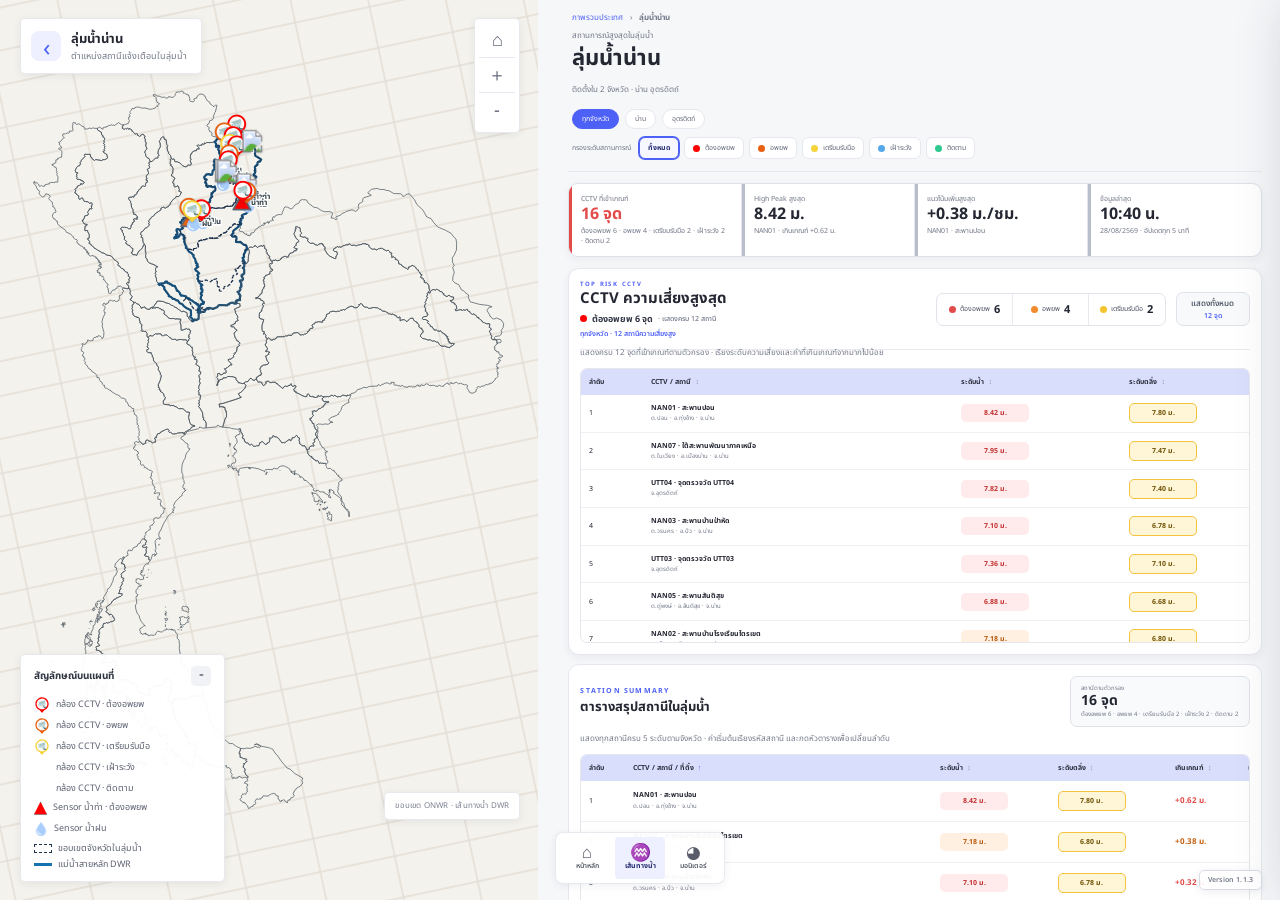
==== commit 76ad40a5: "feat: refine basin risk filters and table sorting" ====
--- a/basin.html
+++ b/basin.html
@@ -56,10 +56,9 @@
       <header class="basin-header">
         <div class="breadcrumb"><a href="index.html">ภาพรวมประเทศ</a><span>›</span><b>ลุ่มน้ำน่าน</b></div>
         <div class="basin-title-row">
-          <div><p>สถานการณ์สูงสุดในลุ่มน้ำ</p><h1>ลุ่มน้ำน่าน</h1><span class="province-line">พาดผ่าน 4 จังหวัด · น่าน อุตรดิตถ์ พิษณุโลก นครสวรรค์</span></div>
-          <div class="basin-status-set" id="basinStatusSet" aria-label="ระดับสถานการณ์ที่พบ"></div>
+          <div><p>สถานการณ์สูงสุดในลุ่มน้ำ</p><h1>ลุ่มน้ำน่าน</h1><span class="province-line">ติดตั้งใน 2 จังหวัด · น่าน อุตรดิตถ์</span></div>
         </div>
-        <div class="province-chips" aria-label="จังหวัดที่เกี่ยวข้อง"><button class="active" type="button">ทุกจังหวัด</button><button type="button">น่าน</button><button type="button">อุตรดิตถ์</button><button type="button">พิษณุโลก</button><button type="button">นครสวรรค์</button></div>
+        <div class="province-chips" aria-label="จังหวัดที่ติดตั้ง"><button class="active" type="button">ทุกจังหวัด</button><button type="button">น่าน</button><button type="button">อุตรดิตถ์</button></div>
         <div class="criteria-filter" id="criteriaFilter" aria-label="กรองตามระดับสถานการณ์">
           <span>กรองระดับสถานการณ์</span>
           <button class="active" type="button" data-criteria="all">ทั้งหมด</button>
@@ -82,25 +81,25 @@
         <div class="top-risk-heading">
           <div class="top-risk-title"><p>TOP RISK CCTV</p><h2>CCTV ความเสี่ยงสูงสุด</h2><strong id="topRiskHeadline"><i class="filter-dot red"></i>ต้องอพยพ 6 จุด <small>· แสดงครบทุกสถานี</small></strong><span class="top-risk-scope" id="topRiskScope">ทุกจังหวัด · 16 สถานี</span></div>
           <div class="top-risk-side">
-            <div class="risk-summary" id="riskSummary" aria-label="สรุปจำนวน CCTV ตามระดับความเสี่ยง"><span class="red"><i></i>ต้องอพยพ <b>6</b></span><span class="orange"><i></i>อพยพ <b>4</b></span><span class="yellow"><i></i>เตรียมรับมือ <b>2</b></span><span class="blue"><i></i>เฝ้าระวัง <b>2</b></span><span class="green"><i></i>ติดตาม <b>2</b></span></div>
+            <div class="risk-summary" id="riskSummary" aria-label="สรุปจำนวน CCTV ความเสี่ยงสูง"><span class="red"><i></i>ต้องอพยพ <b>6</b></span><span class="orange"><i></i>อพยพ <b>4</b></span><span class="yellow"><i></i>เตรียมรับมือ <b>2</b></span></div>
             <span class="all-visible-count">แสดงทั้งหมด <small id="basinStationCount">16 จุด</small></span>
           </div>
         </div>
-        <p class="station-table-note" id="basinStationNote">แสดงทุกสถานีครบ 5 ระดับตามตัวกรอง เรียงตามระดับความเสี่ยงและค่าที่เกินเกณฑ์</p>
+        <p class="station-table-note" id="basinStationNote">แสดงเฉพาะ 3 ระดับความเสี่ยงสูงตามตัวกรอง · กดหัวตารางเพื่อเรียงข้อมูล</p>
         <div class="table-wrap basin-station-table-wrap">
           <table class="data-table basin-station-table">
-            <thead><tr><th>ลำดับ</th><th>CCTV / สถานี</th><th>ระดับน้ำ</th><th>ระดับตลิ่ง</th><th>เวลาล่าสุด</th><th>ระดับเตือนภัย</th><th>สถานะกล้อง</th></tr></thead>
+            <thead><tr><th>ลำดับ</th><th><button class="table-sort-button" type="button" data-table-sort="risk" data-sort-key="code">CCTV / สถานี</button></th><th><button class="table-sort-button" type="button" data-table-sort="risk" data-sort-key="level">ระดับน้ำ</button></th><th><button class="table-sort-button" type="button" data-table-sort="risk" data-sort-key="bank">ระดับตลิ่ง</button></th><th>เวลาล่าสุด</th><th><button class="table-sort-button active desc" type="button" data-table-sort="risk" data-sort-key="severity">ระดับเตือนภัย</button></th><th>สถานะกล้อง</th></tr></thead>
             <tbody id="basinStationRows"></tbody>
           </table>
         </div>
       </section>
 
       <section class="station-section basin-all-stations-section">
-        <div class="section-heading compact station-summary-heading"><div><p>STATION SUMMARY</p><h2>ตารางสรุปสถานีในลุ่มน้ำ</h2></div><div class="station-summary-tools"><div class="station-summary-metric"><span>สถานีตามตัวกรอง</span><b id="basinAllStationCount">16 จุด</b><small id="stationSummaryBreakdown">ต้องอพยพ 6 · อพยพ 4 · เตรียมรับมือ 2 · เฝ้าระวัง 2 · ติดตาม 2</small></div><label><span>เรียงข้อมูล</span><select id="stationSort"><option value="province">รหัสสถานี 01 → 10 (แยกจังหวัด)</option><option value="severity">ระดับเกณฑ์ สูง → ต่ำ</option></select></label></div></div>
-        <p class="station-table-note">แสดงทุกสถานีครบ 5 ระดับตามตัวกรองจังหวัด ค่าเริ่มต้นเรียงรหัสสถานีภายในแต่ละจังหวัด</p>
+        <div class="section-heading compact station-summary-heading"><div><p>STATION SUMMARY</p><h2>ตารางสรุปสถานีในลุ่มน้ำ</h2></div><div class="station-summary-tools"><div class="station-summary-metric"><span>สถานีตามตัวกรอง</span><b id="basinAllStationCount">16 จุด</b><small id="stationSummaryBreakdown">ต้องอพยพ 6 · อพยพ 4 · เตรียมรับมือ 2 · เฝ้าระวัง 2 · ติดตาม 2</small></div></div></div>
+        <p class="station-table-note">แสดงทุกสถานีครบ 5 ระดับตามจังหวัด · ค่าเริ่มต้นเรียงรหัสสถานี และกดหัวตารางเพื่อเปลี่ยนลำดับ</p>
         <div class="table-wrap basin-all-station-table-wrap">
           <table class="data-table basin-all-station-table">
-            <thead><tr><th>ลำดับ</th><th>CCTV / สถานี / ที่ตั้ง</th><th>ระดับน้ำ</th><th>ระดับตลิ่ง</th><th>เกินเกณฑ์</th><th>แนวโน้ม</th><th>ระดับเตือนภัย</th><th>เวลาล่าสุด</th><th>เครื่องมือ</th></tr></thead>
+            <thead><tr><th>ลำดับ</th><th><button class="table-sort-button active asc" type="button" data-table-sort="summary" data-sort-key="code">CCTV / สถานี / ที่ตั้ง</button></th><th><button class="table-sort-button" type="button" data-table-sort="summary" data-sort-key="level">ระดับน้ำ</button></th><th><button class="table-sort-button" type="button" data-table-sort="summary" data-sort-key="bank">ระดับตลิ่ง</button></th><th><button class="table-sort-button" type="button" data-table-sort="summary" data-sort-key="excess">เกินเกณฑ์</button></th><th><button class="table-sort-button" type="button" data-table-sort="summary" data-sort-key="trend">แนวโน้ม</button></th><th><button class="table-sort-button" type="button" data-table-sort="summary" data-sort-key="severity">ระดับเตือนภัย</button></th><th>เวลาล่าสุด</th><th>เครื่องมือ</th></tr></thead>
             <tbody id="basinAllStationRows"></tbody>
           </table>
         </div>
--- a/mockup.css
+++ b/mockup.css
@@ -205,3 +205,8 @@
 .top-risk-section .station-table-note{margin:-3px 0 9px}
 .top-risk-section .basin-station-table-wrap{max-height:275px;min-height:215px;overflow:auto;border:1px solid #e5e7ed;border-radius:7px}
 .top-risk-section .basin-station-table{min-width:1040px}
+
+/* Sort directly from table headers */
+.table-sort-button{appearance:none;border:0;background:transparent;color:inherit;font:inherit;font-weight:700;padding:0;display:inline-flex;align-items:center;gap:4px;cursor:pointer;white-space:nowrap}
+.table-sort-button:after{content:"↕";color:#8f96a5;font-size:7px;font-weight:500}.table-sort-button.active.asc:after{content:"↑";color:var(--primary)}.table-sort-button.active.desc:after{content:"↓";color:var(--primary)}
+.table-sort-button:hover,.table-sort-button:focus-visible{color:var(--primary);outline:none;text-decoration:underline;text-underline-offset:2px}
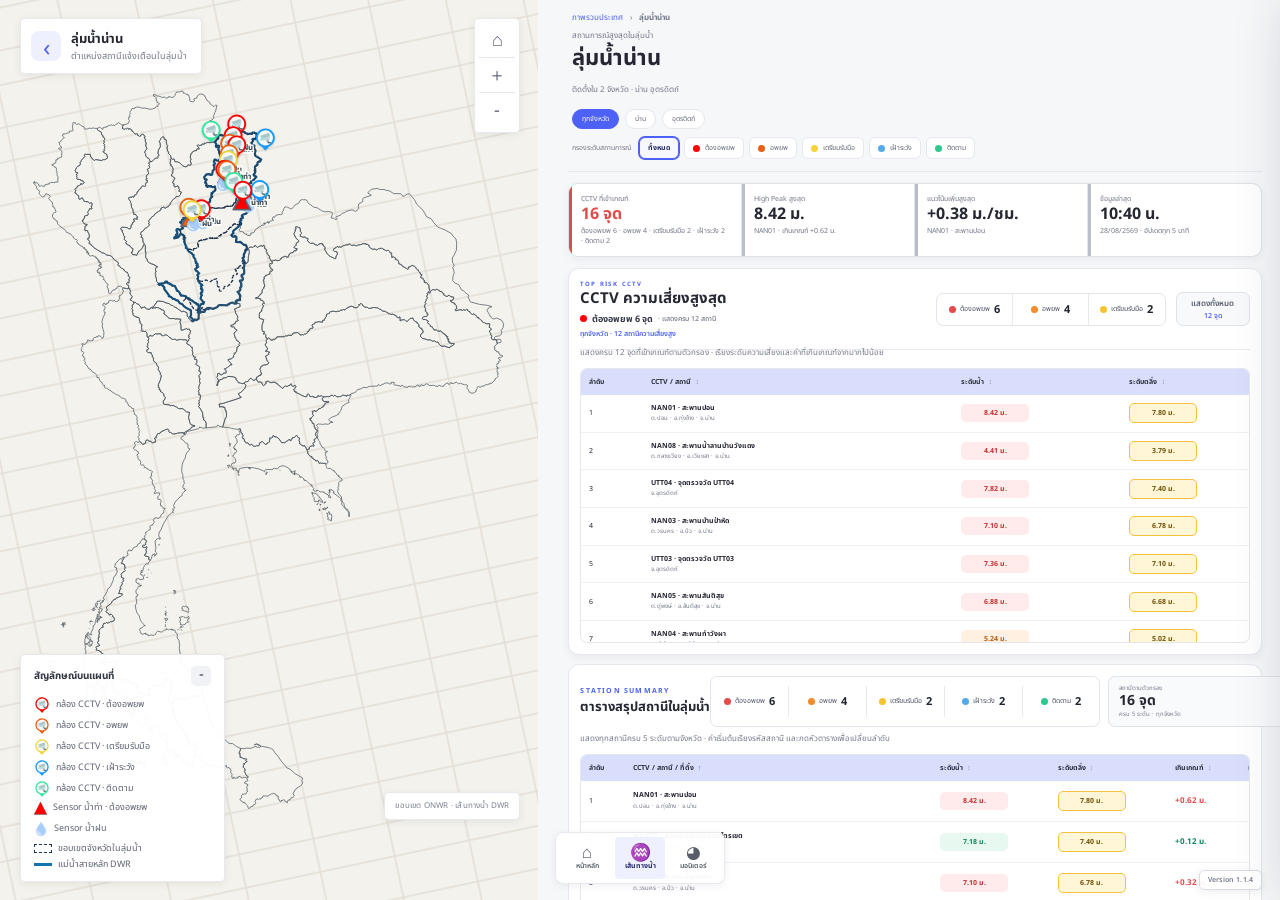
==== commit ae5d6105: "fix: show all five basin station statuses" ====
--- a/basin.html
+++ b/basin.html
@@ -95,7 +95,7 @@
       </section>
 
       <section class="station-section basin-all-stations-section">
-        <div class="section-heading compact station-summary-heading"><div><p>STATION SUMMARY</p><h2>ตารางสรุปสถานีในลุ่มน้ำ</h2></div><div class="station-summary-tools"><div class="station-summary-metric"><span>สถานีตามตัวกรอง</span><b id="basinAllStationCount">16 จุด</b><small id="stationSummaryBreakdown">ต้องอพยพ 6 · อพยพ 4 · เตรียมรับมือ 2 · เฝ้าระวัง 2 · ติดตาม 2</small></div></div></div>
+        <div class="section-heading compact station-summary-heading"><div><p>STATION SUMMARY</p><h2>ตารางสรุปสถานีในลุ่มน้ำ</h2></div><div class="station-summary-tools"><div class="risk-summary station-summary-risk" id="stationSummaryRisk" aria-label="สรุปสถานีครบ 5 ระดับ"><span class="red"><i></i>ต้องอพยพ <b>6</b></span><span class="orange"><i></i>อพยพ <b>4</b></span><span class="yellow"><i></i>เตรียมรับมือ <b>2</b></span><span class="blue"><i></i>เฝ้าระวัง <b>2</b></span><span class="green"><i></i>ติดตาม <b>2</b></span></div><div class="station-summary-metric"><span>สถานีตามตัวกรอง</span><b id="basinAllStationCount">16 จุด</b><small id="stationSummaryBreakdown">ครบ 5 ระดับตามจังหวัดที่เลือก</small></div></div></div>
         <p class="station-table-note">แสดงทุกสถานีครบ 5 ระดับตามจังหวัด · ค่าเริ่มต้นเรียงรหัสสถานี และกดหัวตารางเพื่อเปลี่ยนลำดับ</p>
         <div class="table-wrap basin-all-station-table-wrap">
           <table class="data-table basin-all-station-table">
--- a/mockup.css
+++ b/mockup.css
@@ -210,3 +210,8 @@
 .table-sort-button{appearance:none;border:0;background:transparent;color:inherit;font:inherit;font-weight:700;padding:0;display:inline-flex;align-items:center;gap:4px;cursor:pointer;white-space:nowrap}
 .table-sort-button:after{content:"↕";color:#8f96a5;font-size:7px;font-weight:500}.table-sort-button.active.asc:after{content:"↑";color:var(--primary)}.table-sort-button.active.desc:after{content:"↓";color:var(--primary)}
 .table-sort-button:hover,.table-sort-button:focus-visible{color:var(--primary);outline:none;text-decoration:underline;text-underline-offset:2px}
+
+/* Make all five station-summary criteria immediately visible */
+.station-summary-risk{flex:1;min-width:390px}.station-summary-risk span{flex:1;min-width:72px}
+.station-summary-heading>div:first-child{flex:0 0 auto}.station-summary-heading .station-summary-tools{flex:1;justify-content:flex-end}
+@media(max-width:1050px){.station-summary-heading .station-summary-tools{flex-direction:column}.station-summary-risk{width:100%;min-width:0}.station-summary-metric{width:100%}}
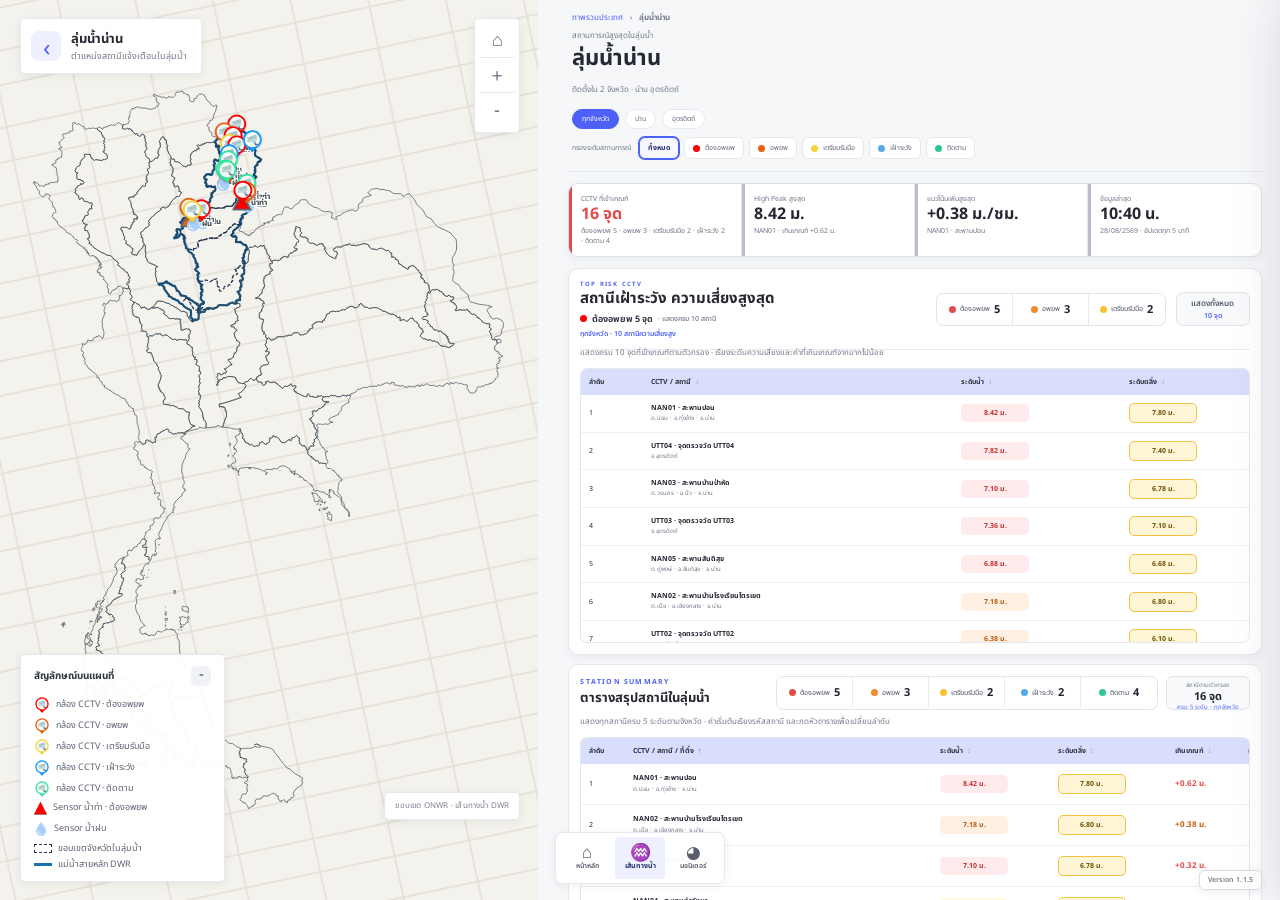
==== commit 0597d406: "fix: align basin marker statuses and summaries" ====
--- a/basin.html
+++ b/basin.html
@@ -79,9 +79,9 @@
 
       <section class="station-section top-risk-section">
         <div class="top-risk-heading">
-          <div class="top-risk-title"><p>TOP RISK CCTV</p><h2>CCTV ความเสี่ยงสูงสุด</h2><strong id="topRiskHeadline"><i class="filter-dot red"></i>ต้องอพยพ 6 จุด <small>· แสดงครบทุกสถานี</small></strong><span class="top-risk-scope" id="topRiskScope">ทุกจังหวัด · 16 สถานี</span></div>
+          <div class="top-risk-title"><p>TOP RISK CCTV</p><h2>สถานีเฝ้าระวัง ความเสี่ยงสูงสุด</h2><strong id="topRiskHeadline"><i class="filter-dot red"></i>ต้องอพยพ 6 จุด <small>· แสดงครบทุกสถานี</small></strong><span class="top-risk-scope" id="topRiskScope">ทุกจังหวัด · 16 สถานี</span></div>
           <div class="top-risk-side">
-            <div class="risk-summary" id="riskSummary" aria-label="สรุปจำนวน CCTV ความเสี่ยงสูง"><span class="red"><i></i>ต้องอพยพ <b>6</b></span><span class="orange"><i></i>อพยพ <b>4</b></span><span class="yellow"><i></i>เตรียมรับมือ <b>2</b></span></div>
+            <div class="risk-summary" id="riskSummary" aria-label="สรุปจำนวนสถานีเฝ้าระวังความเสี่ยงสูง"><span class="red"><i></i>ต้องอพยพ <b>6</b></span><span class="orange"><i></i>อพยพ <b>4</b></span><span class="yellow"><i></i>เตรียมรับมือ <b>2</b></span></div>
             <span class="all-visible-count">แสดงทั้งหมด <small id="basinStationCount">16 จุด</small></span>
           </div>
         </div>
--- a/mockup.css
+++ b/mockup.css
@@ -211,7 +211,8 @@
 .table-sort-button:after{content:"↕";color:#8f96a5;font-size:7px;font-weight:500}.table-sort-button.active.asc:after{content:"↑";color:var(--primary)}.table-sort-button.active.desc:after{content:"↓";color:var(--primary)}
 .table-sort-button:hover,.table-sort-button:focus-visible{color:var(--primary);outline:none;text-decoration:underline;text-underline-offset:2px}
 
-/* Make all five station-summary criteria immediately visible */
-.station-summary-risk{flex:1;min-width:390px}.station-summary-risk span{flex:1;min-width:72px}
+/* Keep both station-summary controls on the same visual scale */
+.station-summary-risk{flex:0 0 auto;min-width:0}.station-summary-risk span{min-width:76px}
+.station-summary-metric{display:grid;place-items:center;min-width:74px;width:auto;height:34px;padding:4px 10px;text-align:center}.station-summary-metric b{font-size:11px}.station-summary-metric small{color:var(--primary)}
 .station-summary-heading>div:first-child{flex:0 0 auto}.station-summary-heading .station-summary-tools{flex:1;justify-content:flex-end}
-@media(max-width:1050px){.station-summary-heading .station-summary-tools{flex-direction:column}.station-summary-risk{width:100%;min-width:0}.station-summary-metric{width:100%}}
+@media(max-width:1050px){.station-summary-heading .station-summary-tools{flex-direction:column}.station-summary-risk{width:100%;min-width:0}.station-summary-risk span{flex:1;min-width:0}.station-summary-metric{width:100%}}
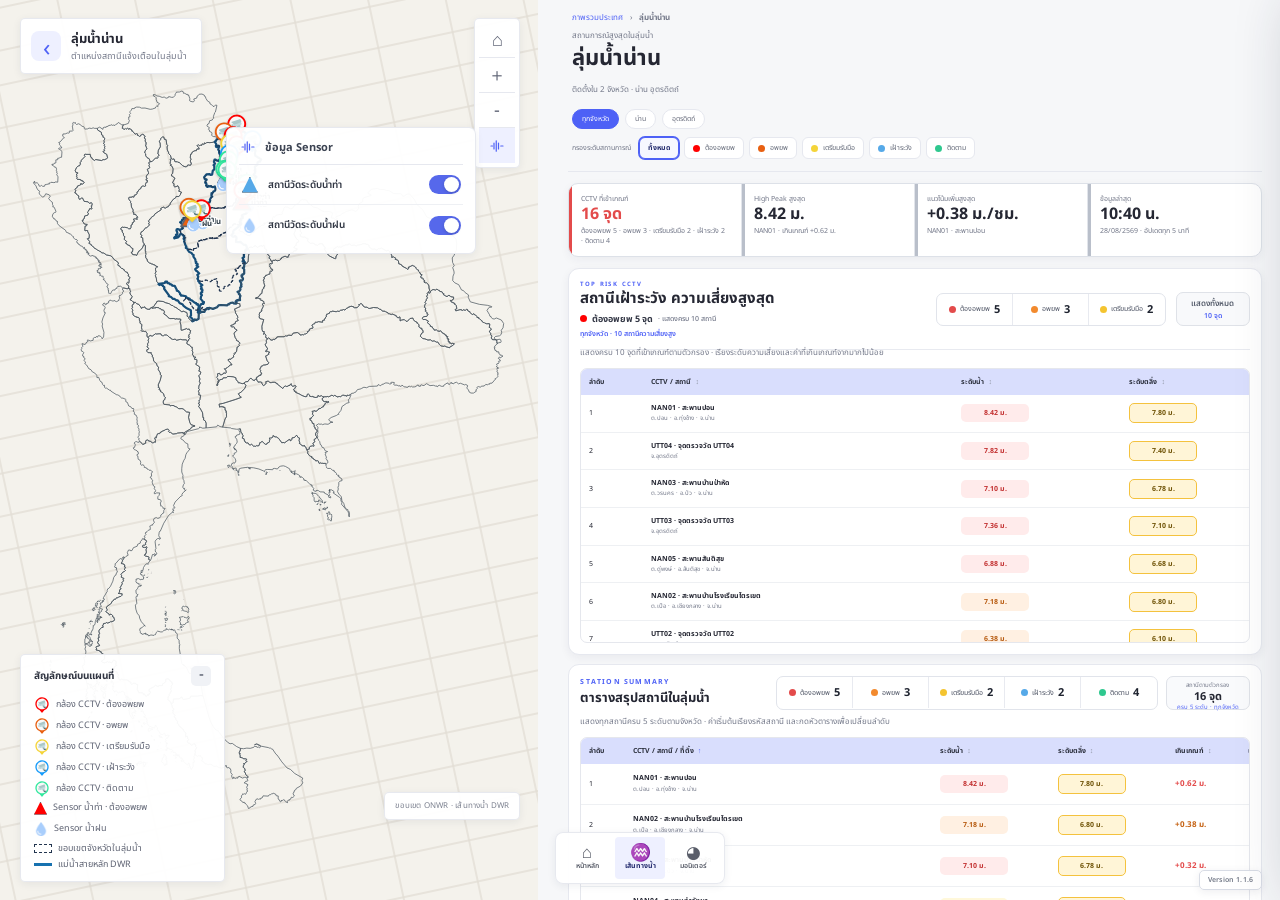
==== commit b806af12: "feat: add basin sensor layer controls" ====
--- a/basin.html
+++ b/basin.html
@@ -38,10 +38,22 @@
         <a class="back-link" href="index.html" aria-label="กลับหน้าภาพรวม">‹</a>
         <span><b>ลุ่มน้ำน่าน</b><small>ตำแหน่งสถานีแจ้งเตือนในลุ่มน้ำ</small></span>
       </div>
-      <div class="map-tools surface">
+      <div class="map-tools surface" aria-label="เครื่องมือแผนที่">
         <button id="homeBtn" type="button" title="แสดงลุ่มน้ำทั้งหมด">⌂</button>
         <button id="zoomIn" type="button" title="ขยายแผนที่">＋</button>
         <button id="zoomOut" type="button" title="ย่อแผนที่">−</button>
+        <button class="sensor-layer-control-toggle" id="sensorLayerControlToggle" type="button" title="เปิดหรือปิดตัวเลือกข้อมูล Sensor" aria-label="เปิดหรือปิดตัวเลือกข้อมูล Sensor" aria-expanded="true" aria-controls="sensorLayerPanel">
+          <svg viewBox="0 0 24 24" aria-hidden="true"><path d="M4 12h2m2-4v8m3-11v14m3-11v8m3-4h3"/></svg>
+        </button>
+      </div>
+      <div class="sensor-layer-panel surface" id="sensorLayerPanel" aria-label="ควบคุม Layer ข้อมูล Sensor">
+        <header><svg viewBox="0 0 24 24" aria-hidden="true"><path d="M4 12h2m2-4v8m3-11v14m3-11v8m3-4h3"/></svg><b>ข้อมูล Sensor</b></header>
+        <button class="sensor-layer-option is-on" type="button" role="switch" aria-checked="true" data-sensor-layer-toggle="flow">
+          <i class="sensor-map-symbol flow blue" aria-hidden="true"></i><span>สถานีวัดระดับน้ำท่า</span><em aria-hidden="true"></em>
+        </button>
+        <button class="sensor-layer-option is-on" type="button" role="switch" aria-checked="true" data-sensor-layer-toggle="rain">
+          <img src="assets/sensor-rain.png" alt=""><span>สถานีวัดระดับน้ำฝน</span><em aria-hidden="true"></em>
+        </button>
       </div>
       <div class="map-legend surface route-legend" id="basinLegend">
         <button class="legend-toggle" id="basinLegendToggle" type="button" aria-expanded="true" aria-controls="basinLegendItems">
--- a/mockup.css
+++ b/mockup.css
@@ -57,6 +57,9 @@
 .map-title-card b,.map-title-card small{display:block}.map-title-card b{font-size:13px}.map-title-card small{font-size:9px;color:var(--muted)}
 .map-tools{position:absolute;z-index:5;right:18px;top:18px;padding:4px;border-radius:11px;display:grid}
 .map-tools button{width:36px;height:35px;border:0;border-bottom:1px solid var(--line);background:transparent;color:#606576;font-size:18px;cursor:pointer}.map-tools button:last-child{border:0}.map-tools button:hover{background:var(--primary-soft);color:var(--primary)}
+.map-tools button svg{width:18px;height:18px;fill:none;stroke:currentColor;stroke-width:1.6;stroke-linecap:round;stroke-linejoin:round;vertical-align:middle}.map-tools .sensor-layer-control-toggle[aria-expanded="true"]{background:var(--primary-soft);color:var(--primary)}
+.sensor-layer-panel{position:absolute;z-index:6;right:62px;top:127px;width:250px;padding:8px 12px;border-radius:7px;background:rgba(255,255,255,.98)}.sensor-layer-panel[hidden]{display:none}.sensor-layer-panel header{display:flex;align-items:center;gap:8px;padding:2px 0 8px;border-bottom:1px solid var(--line);color:#3c4352}.sensor-layer-panel header svg{width:18px;height:18px;fill:none;stroke:var(--primary);stroke-width:1.6;stroke-linecap:round}.sensor-layer-panel header b{font-size:11px}.sensor-layer-option{width:100%;min-height:40px;display:grid;grid-template-columns:21px 1fr 34px;align-items:center;gap:8px;border:0;border-bottom:1px solid #eef0f4;background:transparent;padding:5px 0;color:#303643;text-align:left;font:inherit;cursor:pointer}.sensor-layer-option:last-child{border-bottom:0}.sensor-layer-option:hover{color:var(--primary)}.sensor-layer-option span{font-size:10px;font-weight:600}.sensor-layer-option img{width:15px;height:19px;object-fit:contain;justify-self:center}.sensor-layer-option .sensor-map-symbol{width:16px;height:16px;justify-self:center}.sensor-layer-option em{position:relative;width:32px;height:19px;border-radius:999px;background:#cdd2dc;transition:background .18s ease}.sensor-layer-option em:before{content:"";position:absolute;left:2px;top:2px;width:15px;height:15px;border-radius:50%;background:#fff;box-shadow:0 1px 3px rgba(33,39,54,.25);transition:transform .18s ease}.sensor-layer-option.is-on em{background:#5668eb}.sensor-layer-option.is-on em:before{transform:translateX(13px)}
+body.sensor-flow-layer-hidden [data-sensor-layer="flow"],body.sensor-rain-layer-hidden [data-sensor-layer="rain"]{display:none!important}
 .map-legend{position:absolute;z-index:5;left:20px;bottom:18px;border-radius:12px;padding:11px 13px;display:grid;gap:5px;min-width:170px}.map-legend>b{font-size:10px;margin-bottom:2px}.map-legend span{font-size:9px;color:#5d6272;display:flex;align-items:center;gap:7px}.dot{width:9px;height:9px;border-radius:50%;display:inline-block}.dot.red{background:var(--red)}.dot.orange{background:var(--orange)}.dot.yellow{background:var(--yellow)}.dot.gray{background:#c4c8d0}.dot.green{background:var(--green)}.dot.gray-dark{background:#8d929f}
 .mock-label{position:absolute;z-index:5;right:18px;bottom:80px;border-radius:9px;padding:7px 10px;font-size:8px;color:#7d8290;letter-spacing:.2px}
 
@@ -81,7 +84,7 @@
 
 /* Basin detail */
 .detail-basin-area{fill:rgba(83,174,210,.11);stroke:#52a9cd;stroke-width:3;stroke-dasharray:8 5}.water-route,.water-branch{fill:none;stroke:#278fc3;stroke-width:8;stroke-linecap:round}.water-branch{stroke-width:4;opacity:.65}.route-stations text{font-family:"Noto Sans Thai",sans-serif;font-size:13px;font-weight:700;fill:#3c4252;paint-order:stroke;stroke:#fff;stroke-width:4px}.station{stroke:#fff;stroke-width:5}.station.red{fill:var(--red)}.station.orange{fill:var(--orange)}.station.yellow{fill:var(--yellow)}
-.back-link{width:30px;height:30px;border-radius:8px;background:var(--primary-soft);display:grid;place-items:center;text-decoration:none;color:var(--primary);font-size:24px}.route-legend{min-width:205px;max-width:235px;transition:.18s ease}.legend-toggle{width:100%;display:flex;align-items:center;justify-content:space-between;gap:12px;border:0;background:transparent;padding:0;color:#303542;cursor:pointer}.legend-toggle b{font-size:10px}.legend-toggle>span{width:20px;height:20px;border-radius:5px;background:#f0f2f6;color:#394052!important;display:grid!important;place-items:center;font-size:15px!important;line-height:1}.route-legend #basinLegendItems{display:grid;gap:5px;margin-top:6px}.route-legend.collapsed{min-width:176px}.route-legend.collapsed #basinLegendItems{display:none}.route-legend span{display:flex;align-items:center;gap:6px;line-height:1.25}.station-symbol{width:10px;height:10px;border-radius:50%;border:2px solid #fff;box-shadow:0 0 0 1px currentColor}.station-symbol.red{background:var(--red);color:var(--red)}.station-symbol.orange{background:var(--orange);color:var(--orange)}.station-symbol.yellow{background:var(--yellow);color:var(--yellow)}.sensor-map-symbol{width:13px;height:13px;display:inline-block;vertical-align:-2px;background:currentColor;border:1px solid #5d6672;flex:0 0 auto}.sensor-map-symbol.flow{clip-path:polygon(50% 0,100% 100%,0 100%)}.sensor-map-symbol.red{color:#ff0000}.sensor-map-symbol.orange{color:#E86011}.sensor-map-symbol.yellow{color:#F4D439}.sensor-rain-legend-icon{width:14px;height:18px;object-fit:contain;flex:0 0 auto}
+.back-link{width:30px;height:30px;border-radius:8px;background:var(--primary-soft);display:grid;place-items:center;text-decoration:none;color:var(--primary);font-size:24px}.route-legend{min-width:205px;max-width:235px;transition:.18s ease}.legend-toggle{width:100%;display:flex;align-items:center;justify-content:space-between;gap:12px;border:0;background:transparent;padding:0;color:#303542;cursor:pointer}.legend-toggle b{font-size:10px}.legend-toggle>span{width:20px;height:20px;border-radius:5px;background:#f0f2f6;color:#394052!important;display:grid!important;place-items:center;font-size:15px!important;line-height:1}.route-legend #basinLegendItems{display:grid;gap:5px;margin-top:6px}.route-legend.collapsed{min-width:176px}.route-legend.collapsed #basinLegendItems{display:none}.route-legend span{display:flex;align-items:center;gap:6px;line-height:1.25}.station-symbol{width:10px;height:10px;border-radius:50%;border:2px solid #fff;box-shadow:0 0 0 1px currentColor}.station-symbol.red{background:var(--red);color:var(--red)}.station-symbol.orange{background:var(--orange);color:var(--orange)}.station-symbol.yellow{background:var(--yellow);color:var(--yellow)}.sensor-map-symbol{width:13px;height:13px;display:inline-block;vertical-align:-2px;background:currentColor;border:1px solid #5d6672;flex:0 0 auto}.sensor-map-symbol.flow{clip-path:polygon(50% 0,100% 100%,0 100%)}.sensor-map-symbol.red{color:#ff0000}.sensor-map-symbol.orange{color:#E86011}.sensor-map-symbol.yellow{color:#F4D439}.sensor-map-symbol.blue{color:#56a9e8}.sensor-rain-legend-icon{width:14px;height:18px;object-fit:contain;flex:0 0 auto}
 .basin-content{padding-top:15px}.basin-header{border-bottom:1px solid var(--line);padding:0 4px 12px}.breadcrumb{display:flex;gap:7px;align-items:center;font-size:8px;color:var(--muted);margin-bottom:6px}.breadcrumb a{color:var(--primary);text-decoration:none}.basin-title-row{display:flex;justify-content:space-between;align-items:center;gap:12px}.basin-title-row p{font-size:8px;color:var(--muted);margin:0}.basin-title-row h1{font-size:22px;margin:0}.province-line{font-size:8px;color:var(--muted)}.status-badge{display:inline-flex;align-items:center;justify-content:center;border-radius:15px;padding:4px 8px;font-size:7px;white-space:nowrap}.status-badge.red{background:var(--red-soft);color:#c33232}.status-badge.orange{background:var(--orange-soft);color:#c56213}.status-badge.yellow{background:var(--yellow-soft);color:#987500}.status-badge.normal{background:var(--green-soft);color:#108258}.basin-status-set{display:flex;justify-content:flex-end;gap:5px;flex-wrap:wrap;max-width:260px}.basin-status-set .status-badge{font-size:8px;padding:5px 10px}.province-chips{display:flex;gap:6px;margin-top:10px;flex-wrap:wrap}.province-chips button{border:1px solid var(--line);background:#fff;color:#6d7180;border-radius:15px;padding:4px 9px;font-size:7px;cursor:pointer}.province-chips button.active{color:#fff;background:var(--primary);border-color:var(--primary)}.criteria-filter{display:flex;align-items:center;gap:5px;margin-top:8px;flex-wrap:wrap}.criteria-filter>span{font-size:7px;color:var(--muted);margin-right:3px}.criteria-filter button{display:inline-flex;align-items:center;gap:5px;border:1px solid var(--line);background:#fff;color:#656b7a;border-radius:6px;padding:5px 8px;font-size:7px;cursor:pointer}.criteria-filter button.active{border-color:var(--primary);box-shadow:0 0 0 1px var(--primary);color:#252d70;background:#f6f7ff;font-weight:700}.filter-dot{width:7px;height:7px;border-radius:50%}.filter-dot.red{background:#ff0000}.filter-dot.orange{background:#E86011}.filter-dot.yellow{background:#F4D439}
 .detail-summary-grid{display:grid;grid-template-columns:repeat(4,1fr);gap:8px;margin:11px 0}.detail-summary-grid article{border:1px solid var(--line);border-radius:9px;padding:9px 10px}.detail-summary-grid span,.detail-summary-grid small{display:block;font-size:7px;color:var(--muted)}.detail-summary-grid b{font-size:14px}
 .travel-card,.station-section{border:1px solid var(--line);border-radius:11px;padding:11px;margin-top:9px;background:#fff}.data-note{background:#f5f6f9;padding:4px 8px;border-radius:12px}.travel-overview{height:30px;border-radius:7px;background:linear-gradient(90deg,var(--red-soft),#fff5e8,var(--yellow-soft));display:flex;align-items:center;justify-content:space-between;padding:0 10px;margin-bottom:9px}.travel-overview span{font-size:7px;color:var(--muted)}.travel-overview b{font-size:9px}.travel-timeline{list-style:none;padding:0;margin:0}.travel-timeline li{display:grid;grid-template-columns:55px 1fr 70px;align-items:center;gap:10px;position:relative;padding:7px 0}.travel-timeline li+li:before{content:"";position:absolute;width:2px;height:17px;background:#d9dce5;left:27px;top:-9px}.time-node{height:28px;border-radius:15px;border:1px solid var(--line);display:grid;place-items:center;font-size:7px;background:#fff}.travel-timeline li.red .time-node{background:var(--red);border-color:var(--red);color:#fff}.travel-timeline li.orange .time-node{border-color:var(--orange);color:#b85c12}.travel-timeline li.yellow .time-node{border-color:var(--yellow);color:#8e7000}.travel-timeline small,.travel-timeline b,.travel-timeline em{display:block}.travel-timeline small,.travel-timeline em{font-size:7px;color:var(--muted);font-style:normal}.travel-timeline b{font-size:9px}.travel-timeline>li>strong{font-size:7px;text-align:right}.travel-timeline li.red>strong{color:var(--red)}.travel-timeline li.orange>strong{color:var(--orange)}.travel-timeline li.yellow>strong{color:#9a7900}
@@ -117,7 +120,7 @@
 @media (min-width:1500px){.system-shell{grid-template-columns:44% 56%}.content-pane{padding-left:22px;padding-right:22px}.basin-main{grid-template-columns:5px 32px minmax(230px,1fr) 100px 58px 20px}.data-table{font-size:8px}.data-table th{font-size:8px}}
 @media (max-width:1050px){.system-shell{grid-template-columns:40% 60%}.map-pane{border-right-width:8px}.basin-main{grid-template-columns:5px 24px minmax(140px,1fr) 70px 43px 12px;gap:6px}.basin-meta{padding-left:44px}.detail-summary-grid{grid-template-columns:1fr 1fr}.station-row{grid-template-columns:45px 1fr 60px 64px 10px}.camera-thumb{width:45px}.history-layout{grid-template-columns:1fr}.ranking-card{display:none}}
 @media (max-width:820px){.mockup-body{overflow:auto}.system-shell{height:auto;min-height:100vh;display:block}.map-pane{height:52vh;min-height:390px;border-right:0;border-bottom:8px solid #fff}.content-pane{overflow:visible;padding-bottom:86px}.summary-grid{grid-template-columns:repeat(3,1fr)}.monitor-filters{grid-template-columns:1fr 1fr}.monitor-filters .search-control{grid-column:1/-1}.table-wrap{max-height:none}.footer-navigation{position:fixed}.mock-label{bottom:18px}.map-legend{bottom:18px}.version-baseline{right:10px;bottom:68px}}
-@media (max-width:580px){.map-pane{height:47vh;min-height:330px}.map-title-card{left:10px;top:10px}.map-tools{right:10px;top:10px}.map-legend{display:none}.content-pane{padding:10px 10px 78px}.control-row{display:grid}.select-control{width:100%}.summary-grid{grid-template-columns:1fr}.summary-card{display:grid;grid-template-columns:1fr auto;align-items:center}.summary-card small{grid-column:1/-1}.basin-main{grid-template-columns:5px 22px 1fr 18px}.peak-value,.basin-count{display:none}.basin-meta{padding-left:43px;flex-wrap:wrap}.basin-meta strong{width:100%;margin:0}.hazard-grid,.sensor-alert-grid{grid-template-columns:1fr}.detail-summary-grid{grid-template-columns:1fr 1fr}.travel-timeline li{grid-template-columns:48px 1fr}.travel-timeline>li>strong{display:none}.station-row{grid-template-columns:42px 1fr 12px}.station-row .water-reading,.station-row .status-badge{display:none}.camera-thumb{width:42px}.camera-drawer{padding:13px;max-height:92vh}.video-mock{height:200px}.monitor-header{align-items:flex-start}.monitor-header h1{font-size:15px}.monitor-tabs{overflow:auto}.monitor-tabs button{white-space:nowrap}.monitor-filters{grid-template-columns:1fr}.monitor-filters .search-control{grid-column:auto}.footer-navigation a{min-width:46px}.footer-navigation b{font-size:6px}}
+@media (max-width:580px){.map-pane{height:47vh;min-height:330px}.map-title-card{left:10px;top:10px}.map-tools{right:10px;top:10px}.sensor-layer-panel{right:54px;top:119px;width:min(240px,calc(100% - 68px))}.map-legend{display:none}.content-pane{padding:10px 10px 78px}.control-row{display:grid}.select-control{width:100%}.summary-grid{grid-template-columns:1fr}.summary-card{display:grid;grid-template-columns:1fr auto;align-items:center}.summary-card small{grid-column:1/-1}.basin-main{grid-template-columns:5px 22px 1fr 18px}.peak-value,.basin-count{display:none}.basin-meta{padding-left:43px;flex-wrap:wrap}.basin-meta strong{width:100%;margin:0}.hazard-grid,.sensor-alert-grid{grid-template-columns:1fr}.detail-summary-grid{grid-template-columns:1fr 1fr}.travel-timeline li{grid-template-columns:48px 1fr}.travel-timeline>li>strong{display:none}.station-row{grid-template-columns:42px 1fr 12px}.station-row .water-reading,.station-row .status-badge{display:none}.camera-thumb{width:42px}.camera-drawer{padding:13px;max-height:92vh}.video-mock{height:200px}.monitor-header{align-items:flex-start}.monitor-header h1{font-size:15px}.monitor-tabs{overflow:auto}.monitor-tabs button{white-space:nowrap}.monitor-filters{grid-template-columns:1fr}.monitor-filters .search-control{grid-column:auto}.footer-navigation a{min-width:46px}.footer-navigation b{font-size:6px}}
 
 /* Production refinement: flatter, denser and aligned with the existing CCTV system */
 .system-shell{background:#f6f7f9}
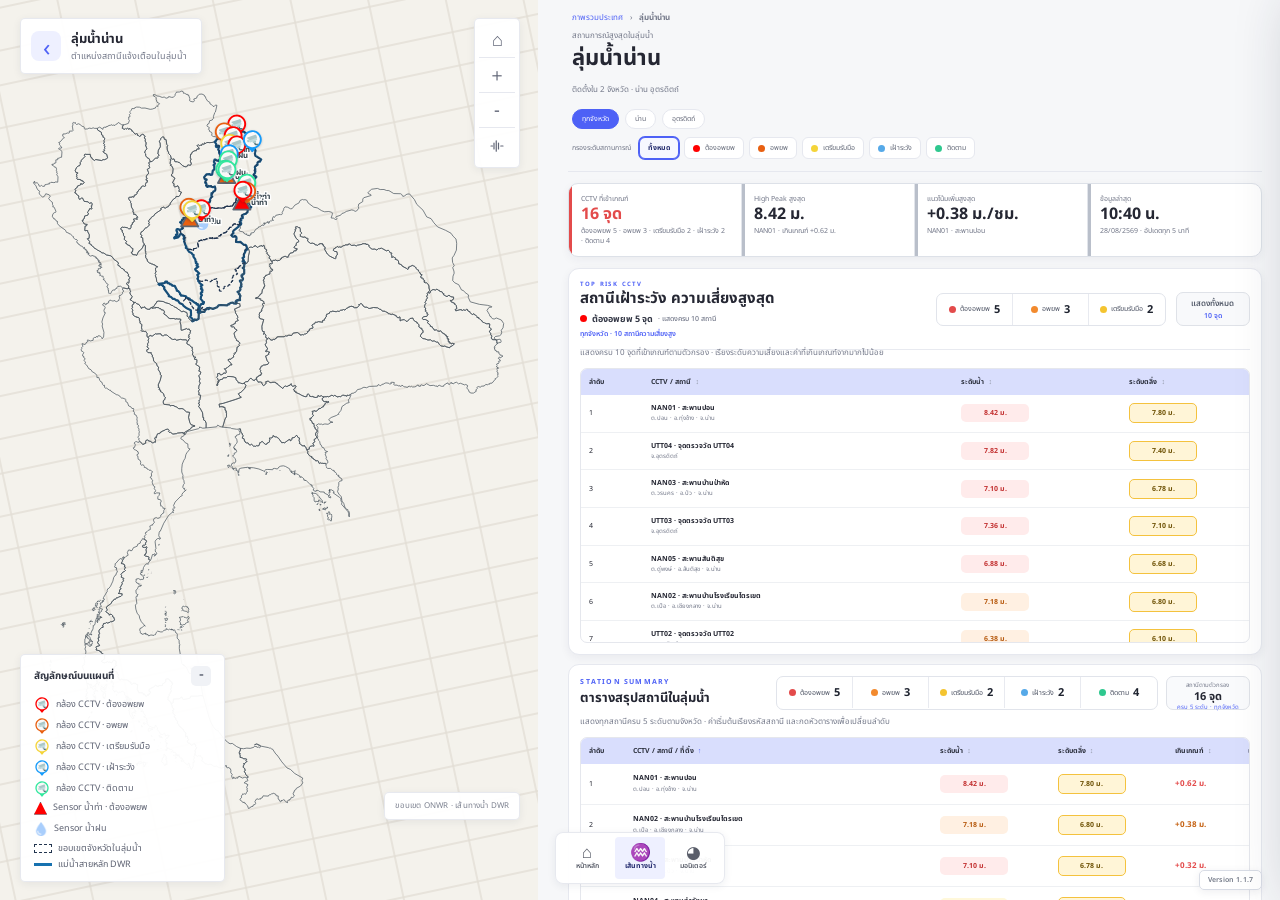
==== commit 7c2cc81b: "fix: collapse sensor control and place rain markers" ====
--- a/basin.html
+++ b/basin.html
@@ -42,11 +42,11 @@
         <button id="homeBtn" type="button" title="แสดงลุ่มน้ำทั้งหมด">⌂</button>
         <button id="zoomIn" type="button" title="ขยายแผนที่">＋</button>
         <button id="zoomOut" type="button" title="ย่อแผนที่">−</button>
-        <button class="sensor-layer-control-toggle" id="sensorLayerControlToggle" type="button" title="เปิดหรือปิดตัวเลือกข้อมูล Sensor" aria-label="เปิดหรือปิดตัวเลือกข้อมูล Sensor" aria-expanded="true" aria-controls="sensorLayerPanel">
+        <button class="sensor-layer-control-toggle" id="sensorLayerControlToggle" type="button" title="เปิดหรือปิดตัวเลือกข้อมูล Sensor" aria-label="เปิดหรือปิดตัวเลือกข้อมูล Sensor" aria-expanded="false" aria-controls="sensorLayerPanel">
           <svg viewBox="0 0 24 24" aria-hidden="true"><path d="M4 12h2m2-4v8m3-11v14m3-11v8m3-4h3"/></svg>
         </button>
       </div>
-      <div class="sensor-layer-panel surface" id="sensorLayerPanel" aria-label="ควบคุม Layer ข้อมูล Sensor">
+      <div class="sensor-layer-panel surface" id="sensorLayerPanel" aria-label="ควบคุม Layer ข้อมูล Sensor" hidden>
         <header><svg viewBox="0 0 24 24" aria-hidden="true"><path d="M4 12h2m2-4v8m3-11v14m3-11v8m3-4h3"/></svg><b>ข้อมูล Sensor</b></header>
         <button class="sensor-layer-option is-on" type="button" role="switch" aria-checked="true" data-sensor-layer-toggle="flow">
           <i class="sensor-map-symbol flow blue" aria-hidden="true"></i><span>สถานีวัดระดับน้ำท่า</span><em aria-hidden="true"></em>
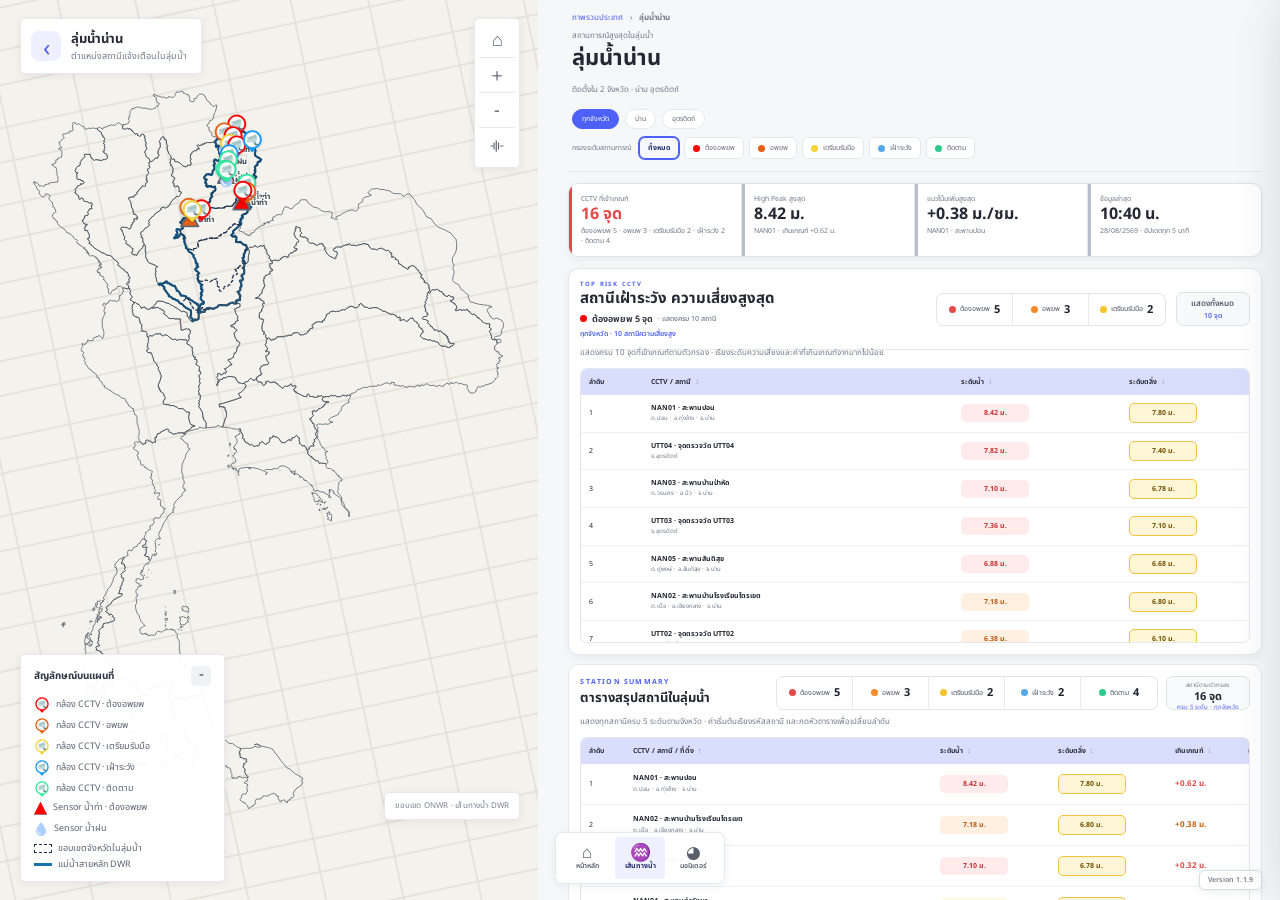
==== commit 9a085c47: "fix: align sensor tabs with table types" ====
--- a/basin.html
+++ b/basin.html
@@ -126,8 +126,8 @@
       <section class="station-section sensor-summary-section">
         <div class="section-heading compact"><div><p>SENSOR SUMMARY</p><h2>ตารางสรุป Sensor ในลุ่มน้ำ</h2></div><span id="sensorTableCount">6 สถานี</span></div>
         <div class="sensor-table-tabs" id="sensorTableTabs" role="tablist" aria-label="เลือกประเภท Sensor">
-          <button class="active" type="button" role="tab" aria-selected="true" data-sensor-table="rain"><img src="assets/sensor-rain.png" alt="">สถานีวัดปริมาณฝน 24 ชม.</button>
-          <button type="button" role="tab" aria-selected="false" data-sensor-table="flow"><i class="sensor-map-symbol flow red" aria-hidden="true"></i>สถานีวัดระดับน้ำท่า</button>
+          <button class="active" type="button" role="tab" aria-selected="true" data-sensor-table="flow"><i class="sensor-map-symbol flow red" aria-hidden="true"></i>สถานีวัดระดับน้ำท่า</button>
+          <button type="button" role="tab" aria-selected="false" data-sensor-table="rain"><img src="assets/sensor-rain.png" alt="">สถานีวัดปริมาณฝน 24 ชม.</button>
         </div>
         <p class="station-table-note">เลือกประเภท Sensor เพื่อแสดงรายละเอียดสถานี หน่วยงาน เวลาล่าสุด และค่าตรวจวัดที่เกี่ยวข้อง</p>
         <div class="table-wrap sensor-summary-table-wrap">
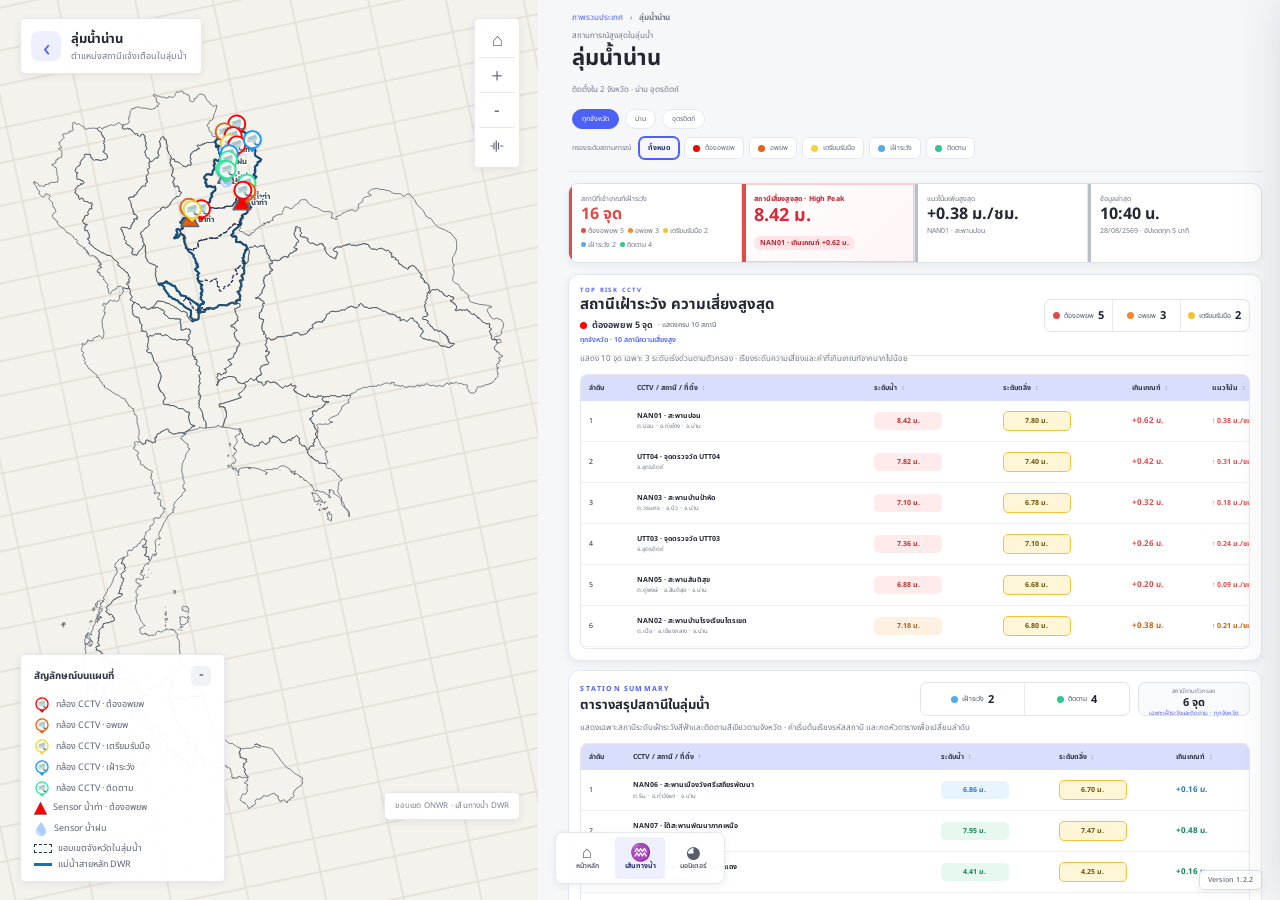
==== commit 3a98c363: "Release dashboard version 1.2.2" ====
--- a/basin.html
+++ b/basin.html
@@ -83,8 +83,8 @@
       </header>
 
       <section class="detail-summary-grid high-peak-summary-grid" aria-label="สรุปตัวเลขสถานการณ์ลุ่มน้ำ">
-        <article class="critical"><span>CCTV ที่เข้าเกณฑ์</span><b id="summaryStationTotal">16 จุด</b><small id="summaryStationBreakdown">ต้องอพยพ 6 · อพยพ 4 · เตรียมรับมือ 2 · เฝ้าระวัง 2 · ติดตาม 2</small></article>
-        <article><span>High Peak สูงสุด</span><b id="summaryHighPeakValue">8.42 ม.</b><small id="summaryHighPeakNote">NAN01 · เกินเกณฑ์ +0.62 ม.</small></article>
+        <article class="critical"><span>สถานีที่เข้าเกณฑ์เฝ้าระวัง</span><b id="summaryStationTotal">16 จุด</b><small class="criteria-breakdown" id="summaryStationBreakdown"><span class="red"><i></i>ต้องอพยพ 6</span><span class="orange"><i></i>อพยพ 4</span><span class="yellow"><i></i>เตรียมรับมือ 2</span><span class="blue"><i></i>เฝ้าระวัง 2</span><span class="green"><i></i>ติดตาม 2</span></small></article>
+        <article class="high-risk-focus"><span>สถานีเสี่ยงสูงสุด · High Peak</span><b id="summaryHighPeakValue">8.42 ม.</b><small id="summaryHighPeakNote">NAN01 · เกินเกณฑ์ +0.62 ม.</small></article>
         <article><span>แนวโน้มเพิ่มสูงสุด</span><b id="summaryTrendValue">+0.38 ม./ชม.</b><small id="summaryTrendNote">NAN01 · สะพานปอน</small></article>
         <article><span>ข้อมูลล่าสุด</span><b>10:40 น.</b><small>28/08/2569 · อัปเดตทุก 5 นาที</small></article>
       </section>
@@ -93,22 +93,21 @@
         <div class="top-risk-heading">
           <div class="top-risk-title"><p>TOP RISK CCTV</p><h2>สถานีเฝ้าระวัง ความเสี่ยงสูงสุด</h2><strong id="topRiskHeadline"><i class="filter-dot red"></i>ต้องอพยพ 6 จุด <small>· แสดงครบทุกสถานี</small></strong><span class="top-risk-scope" id="topRiskScope">ทุกจังหวัด · 16 สถานี</span></div>
           <div class="top-risk-side">
-            <div class="risk-summary" id="riskSummary" aria-label="สรุปจำนวนสถานีเฝ้าระวังความเสี่ยงสูง"><span class="red"><i></i>ต้องอพยพ <b>6</b></span><span class="orange"><i></i>อพยพ <b>4</b></span><span class="yellow"><i></i>เตรียมรับมือ <b>2</b></span></div>
-            <span class="all-visible-count">แสดงทั้งหมด <small id="basinStationCount">16 จุด</small></span>
+            <div class="risk-summary" id="riskSummary" aria-label="สรุปจำนวนสถานีเร่งด่วน 3 ระดับ"><span class="red"><i></i>ต้องอพยพ <b>6</b></span><span class="orange"><i></i>อพยพ <b>4</b></span><span class="yellow"><i></i>เตรียมรับมือ <b>2</b></span></div>
           </div>
         </div>
-        <p class="station-table-note" id="basinStationNote">แสดงเฉพาะ 3 ระดับความเสี่ยงสูงตามตัวกรอง · กดหัวตารางเพื่อเรียงข้อมูล</p>
+        <p class="station-table-note" id="basinStationNote">แสดงเฉพาะ 3 ระดับเร่งด่วนตามตัวกรอง · กดหัวตารางเพื่อเรียงข้อมูล</p>
         <div class="table-wrap basin-station-table-wrap">
           <table class="data-table basin-station-table">
-            <thead><tr><th>ลำดับ</th><th><button class="table-sort-button" type="button" data-table-sort="risk" data-sort-key="code">CCTV / สถานี</button></th><th><button class="table-sort-button" type="button" data-table-sort="risk" data-sort-key="level">ระดับน้ำ</button></th><th><button class="table-sort-button" type="button" data-table-sort="risk" data-sort-key="bank">ระดับตลิ่ง</button></th><th>เวลาล่าสุด</th><th><button class="table-sort-button active desc" type="button" data-table-sort="risk" data-sort-key="severity">ระดับเตือนภัย</button></th><th>สถานะกล้อง</th></tr></thead>
+            <thead><tr><th>ลำดับ</th><th><button class="table-sort-button" type="button" data-table-sort="risk" data-sort-key="code">CCTV / สถานี / ที่ตั้ง</button></th><th><button class="table-sort-button" type="button" data-table-sort="risk" data-sort-key="level">ระดับน้ำ</button></th><th><button class="table-sort-button" type="button" data-table-sort="risk" data-sort-key="bank">ระดับตลิ่ง</button></th><th><button class="table-sort-button" type="button" data-table-sort="risk" data-sort-key="excess">เกินเกณฑ์</button></th><th><button class="table-sort-button" type="button" data-table-sort="risk" data-sort-key="trend">แนวโน้ม</button></th><th><button class="table-sort-button active desc" type="button" data-table-sort="risk" data-sort-key="severity">ระดับเตือนภัย</button></th><th>เวลาล่าสุด</th><th>เครื่องมือ</th></tr></thead>
             <tbody id="basinStationRows"></tbody>
           </table>
         </div>
       </section>
 
       <section class="station-section basin-all-stations-section">
-        <div class="section-heading compact station-summary-heading"><div><p>STATION SUMMARY</p><h2>ตารางสรุปสถานีในลุ่มน้ำ</h2></div><div class="station-summary-tools"><div class="risk-summary station-summary-risk" id="stationSummaryRisk" aria-label="สรุปสถานีครบ 5 ระดับ"><span class="red"><i></i>ต้องอพยพ <b>6</b></span><span class="orange"><i></i>อพยพ <b>4</b></span><span class="yellow"><i></i>เตรียมรับมือ <b>2</b></span><span class="blue"><i></i>เฝ้าระวัง <b>2</b></span><span class="green"><i></i>ติดตาม <b>2</b></span></div><div class="station-summary-metric"><span>สถานีตามตัวกรอง</span><b id="basinAllStationCount">16 จุด</b><small id="stationSummaryBreakdown">ครบ 5 ระดับตามจังหวัดที่เลือก</small></div></div></div>
-        <p class="station-table-note">แสดงทุกสถานีครบ 5 ระดับตามจังหวัด · ค่าเริ่มต้นเรียงรหัสสถานี และกดหัวตารางเพื่อเปลี่ยนลำดับ</p>
+        <div class="section-heading compact station-summary-heading"><div><p>STATION SUMMARY</p><h2>ตารางสรุปสถานีในลุ่มน้ำ</h2></div><div class="station-summary-tools"><div class="risk-summary station-summary-risk station-follow-summary" id="stationSummaryRisk" aria-label="สรุปสถานีที่ต้องติดตาม"><span class="blue"><i></i>เฝ้าระวัง <b>2</b></span><span class="green"><i></i>ติดตาม <b>4</b></span></div><div class="station-summary-metric"><span>สถานีตามตัวกรอง</span><b id="basinAllStationCount">6 จุด</b><small id="stationSummaryBreakdown">เฉพาะเฝ้าระวังและติดตาม · ทุกจังหวัด</small></div></div></div>
+        <p class="station-table-note">แสดงเฉพาะสถานีระดับเฝ้าระวังสีฟ้าและติดตามสีเขียวตามจังหวัด · ค่าเริ่มต้นเรียงรหัสสถานี และกดหัวตารางเพื่อเปลี่ยนลำดับ</p>
         <div class="table-wrap basin-all-station-table-wrap">
           <table class="data-table basin-all-station-table">
             <thead><tr><th>ลำดับ</th><th><button class="table-sort-button active asc" type="button" data-table-sort="summary" data-sort-key="code">CCTV / สถานี / ที่ตั้ง</button></th><th><button class="table-sort-button" type="button" data-table-sort="summary" data-sort-key="level">ระดับน้ำ</button></th><th><button class="table-sort-button" type="button" data-table-sort="summary" data-sort-key="bank">ระดับตลิ่ง</button></th><th><button class="table-sort-button" type="button" data-table-sort="summary" data-sort-key="excess">เกินเกณฑ์</button></th><th><button class="table-sort-button" type="button" data-table-sort="summary" data-sort-key="trend">แนวโน้ม</button></th><th><button class="table-sort-button" type="button" data-table-sort="summary" data-sort-key="severity">ระดับเตือนภัย</button></th><th>เวลาล่าสุด</th><th>เครื่องมือ</th></tr></thead>
--- a/mockup.css
+++ b/mockup.css
@@ -115,6 +115,14 @@
 .table-wrap{border:1px solid var(--line);border-radius:8px;overflow:auto;max-height:calc(100vh - 268px)}.data-table{width:100%;border-collapse:collapse;font-size:7px;min-width:730px}.data-table th{position:sticky;top:0;z-index:2;background:#cbd0fb;color:#2f3341;text-align:left;padding:8px;font-size:7px}.data-table td{padding:8px;border-bottom:1px solid #eef0f3;white-space:nowrap}.data-table tr:hover td{background:#fafbff}.data-table tr[hidden]{display:none}.device-dot{display:block;width:9px;height:9px;border-radius:50%}.device-dot.online{background:var(--green);box-shadow:0 0 0 3px rgba(50,216,154,.15)}.device-dot.delay{background:var(--orange);box-shadow:0 0 0 3px rgba(242,138,46,.14)}.device-dot.offline{background:#8d929f}.status-pill{border-radius:12px;padding:3px 7px;font-size:6px}.status-pill.online{background:var(--green-soft);color:#118258}.status-pill.delay{background:var(--orange-soft);color:#b65b13}.status-pill.offline{background:#eceef2;color:#6d7280}.row-action{border:0;background:#f0f1f4;border-radius:5px;color:#696e7b;cursor:pointer}.table-footer{display:flex;align-items:center;justify-content:space-between;padding:8px 2px}.table-footer span{font-size:7px;color:var(--muted)}.table-footer button{width:25px;height:25px;border:0;background:transparent;color:var(--primary);border-radius:50%;font-size:8px}.table-footer button.active{background:var(--primary);color:#fff}
 .history-layout{display:grid;grid-template-columns:1.7fr .65fr;gap:10px}.history-chart-card,.ranking-card{border:1px solid var(--line);border-radius:10px;padding:11px}.chart-toolbar{display:flex;align-items:center;justify-content:space-between}.chart-toolbar small,.chart-toolbar b{display:block}.chart-toolbar small{font-size:7px;color:var(--muted)}.chart-toolbar b{font-size:10px}.chart-toolbar button{border:0;background:#f1f2f5;font-size:7px;padding:4px 7px}.chart-toolbar button.active{background:var(--primary);color:#fff}.history-chart{height:270px;position:relative;margin-top:8px}.history-chart svg{width:100%;height:235px}.grid-lines path{stroke:#eceef2;stroke-width:1}.history-area{fill:url(#historyArea)}.history-line{fill:none;stroke:var(--primary);stroke-width:3}.threshold-line{position:absolute;right:0;top:36px;font-size:6px;color:var(--red);border-top:1px dashed var(--red);width:100%;padding-top:2px;text-align:right}.chart-axis{display:flex;justify-content:space-between;font-size:6px;color:var(--muted)}.ranking-card h2{font-size:12px;margin:1px 0 8px}.ranking-card ol{list-style:none;padding:0;margin:0}.ranking-card li{display:grid;grid-template-columns:22px 1fr auto;align-items:center;gap:7px;padding:8px 0;border-bottom:1px solid var(--line)}.ranking-card li>span{width:20px;height:20px;border-radius:50%;display:grid;place-items:center;background:#f0f1f4;font-size:7px}.ranking-card li b,.ranking-card li small{display:block}.ranking-card li b{font-size:8px}.ranking-card li small{font-size:6px;color:var(--muted)}.ranking-card li strong{font-size:9px}
 .monitor-points circle{stroke:#fff;stroke-width:4}.monitor-points .online{fill:var(--green)}.monitor-points .warning{fill:var(--orange)}.monitor-points .offline{fill:#8d929f}
+.monitor-scope-tabs{gap:18px}.monitor-scope-tabs button{font-size:9px;padding:7px 4px}.monitor-scope-tabs button b{margin-left:4px}.monitor-filters{grid-template-columns:minmax(190px,1.35fr) .58fr .58fr .58fr auto}.monitor-overview-grid{display:grid;grid-template-columns:minmax(300px,.92fr) minmax(330px,1.08fr);gap:10px;margin:9px 0}.monitor-region-card,.monitor-province-card{border:1px solid var(--line);border-radius:9px;background:#fff;padding:10px 12px;min-height:174px}.monitor-region-card>header,.monitor-province-card>header{display:flex;align-items:flex-start;justify-content:space-between;border-bottom:1px solid #eaecf1;padding-bottom:7px}.monitor-region-card header p,.monitor-province-card header p{margin:0;color:var(--primary);font-size:6px;font-weight:700;letter-spacing:1px}.monitor-region-card header h2,.monitor-province-card header h2{font-size:11px;margin:1px 0 0}.monitor-region-card header>span,.monitor-province-card header>span{font-size:6px;color:var(--muted)}.monitor-region-chart{display:grid;grid-template-columns:112px 1fr;gap:13px;align-items:center;padding-top:9px}.monitor-region-donut{width:105px;height:105px;border-radius:50%;display:grid;place-items:center}.monitor-region-donut>div{width:70px;height:70px;border-radius:50%;background:#fff;display:grid;place-items:center;align-content:center;text-align:center;box-shadow:inset 0 0 0 1px #eef0f4}.monitor-region-donut b{font-size:20px;color:#303645;line-height:1}.monitor-region-donut span{font-size:6px;color:var(--muted);margin-top:3px}.monitor-region-list{display:grid;gap:2px}.monitor-region-list button{display:grid;grid-template-columns:8px 1fr 22px 27px;align-items:center;gap:4px;border:1px solid transparent;background:transparent;border-radius:4px;padding:3px 5px;text-align:left;color:#434957;cursor:pointer}.monitor-region-list button:hover,.monitor-region-list button.active{background:#f2f4ff;border-color:#d7dcff}.monitor-region-list i{width:7px;height:7px;border-radius:50%}.monitor-region-list span{font-size:7px}.monitor-region-list b{font-size:9px;text-align:right}.monitor-region-list small{font-size:6px;color:var(--muted)}.monitor-province-bars{display:grid;gap:3px;padding-top:8px;max-height:132px;overflow:auto}.monitor-province-bars button{display:grid;grid-template-columns:82px 1fr 20px 27px;gap:6px;align-items:center;border:0;background:transparent;padding:2px 4px;border-radius:4px;text-align:left;cursor:pointer}.monitor-province-bars button:hover,.monitor-province-bars button.active{background:#f3f5ff}.monitor-province-bars span{font-size:7px;white-space:nowrap;overflow:hidden;text-overflow:ellipsis}.monitor-province-bars>button>i{height:7px;background:#eceef2;border-radius:4px;overflow:hidden}.monitor-province-bars em{display:block;height:100%;background:#a8abb2;border-radius:4px}.monitor-province-bars b{font-size:8px;text-align:right}.monitor-province-bars small{font-size:6px;color:var(--muted)}.monitor-station-table-wrap{max-height:calc(100vh - 430px);min-height:190px}.monitor-station-table{min-width:980px}.monitor-station-table th,.monitor-station-table td{padding:7px 8px}.monitor-station-table .station-name-cell{max-width:190px;white-space:normal;line-height:1.35}.camera-state{display:inline-flex;align-items:center;gap:4px;font-size:7px;font-weight:600}.camera-state i{width:7px;height:7px;border-radius:50%}.camera-state.online{color:#16875e}.camera-state.online i{background:var(--green)}.camera-state.offline{color:#cc3f48}.camera-state.offline i{background:var(--red)}.water-available{color:#176fb3}.water-missing{color:#9a9eaa}.monitor-content .table-footer>span:last-child{color:#9297a3}
+
+.monitor-region-list>div{display:grid;grid-template-columns:8px 1fr 22px 27px;align-items:center;gap:4px;border:1px solid transparent;border-radius:4px;padding:3px 5px;color:#434957}
+.monitor-region-chart{grid-template-columns:minmax(190px,1.12fr) minmax(135px,.88fr);gap:12px}.monitor-region-donut.monitor-horizontal-bars{width:100%;height:118px;border-radius:6px;display:grid;align-content:center;justify-content:stretch;gap:7px;padding:10px 8px;background:#fff;border:1px solid #eceef3;box-shadow:0 2px 7px rgba(41,47,70,.05)}.monitor-region-donut.monitor-horizontal-bars>.monitor-horizontal-bar{width:100%;height:auto;border-radius:3px;background:transparent;box-shadow:none;display:grid;place-items:unset;align-content:unset}.monitor-horizontal-bar{grid-template-columns:48px minmax(100px,1fr);align-items:center;gap:6px;border:0;padding:1px 3px 1px 0;font-family:inherit;text-align:left;cursor:pointer}.monitor-horizontal-bar:hover,.monitor-horizontal-bar.active{background:#f3f5fa!important}.monitor-horizontal-bar span{margin:0;color:#4f5563;font-size:6.5px;font-weight:600;text-align:left;white-space:nowrap}.monitor-horizontal-bar>i{display:block;height:13px;border-radius:2px;background:#f0f2f6;overflow:visible}.monitor-horizontal-bar>i>em{display:flex;align-items:center;justify-content:flex-end;width:max(25px,var(--bar-width));height:100%;padding-right:4px;border-radius:2px;background:var(--bar-color);box-shadow:0 1px 2px rgba(32,38,57,.12);transform-origin:left;animation:monitorBarGrow .5s cubic-bezier(.2,.75,.25,1) both}.monitor-horizontal-bar.active>i>em{animation:monitorBarGrow .5s cubic-bezier(.2,.75,.25,1) both,monitorBarSelected .75s ease-in-out .5s 2}.monitor-horizontal-bar b{font-size:6px;line-height:1;color:#fff;text-align:right;text-shadow:0 1px 1px rgba(0,0,0,.18)}@keyframes monitorBarGrow{from{transform:scaleX(0);opacity:.35}to{transform:scaleX(1);opacity:1}}@keyframes monitorBarSelected{0%,100%{filter:brightness(1);box-shadow:0 1px 2px rgba(32,38,57,.12)}50%{filter:brightness(1.15);box-shadow:0 0 0 3px rgba(79,100,242,.14)}}
+.monitor-region-list .region-summary-row{grid-template-columns:8px 1fr auto;padding:5px}.region-summary-row strong{font-size:8px;white-space:nowrap}.region-summary-row strong small{margin-left:5px;font-weight:400}.province-summary-grid{display:grid;grid-template-columns:repeat(2,minmax(0,1fr));gap:7px;padding:2px}.monitor-province-bars .province-summary-tile{display:grid;grid-template-columns:1fr auto;gap:5px 7px;padding:8px 9px;border:1px solid #e5e8f2;background:#f8f9fc;border-radius:7px}.province-summary-tile strong{font-size:12px;color:#4254c7}.province-summary-tile strong small{font-size:7px;font-weight:400}.monitor-province-bars .province-summary-tile.active{border-color:#5965ff;background:#eef0ff}.province-status-detail{grid-column:1/-1;display:flex;align-items:center;gap:3px!important;white-space:normal!important;overflow:visible!important;color:#737987;font-size:5.8px!important}.province-status-detail em{width:5px;height:5px;border-radius:50%;margin-left:3px;flex:0 0 auto}.province-status-detail em:first-child{margin-left:0}.province-status-detail .online{background:#2fc88f}.province-status-detail .water-none{background:#58a9e9}.province-status-detail .camera-partial{background:#f2b51d}.province-status-detail .camera-offline{background:#ef4b55}.province-summary-tile>.province-share{grid-column:1/-1;display:block;height:3px;border-radius:4px;background:linear-gradient(to right,#818af3 var(--province-share),#e8ebf5 var(--province-share))}.monitor-province-bars:has(.province-summary-grid){max-height:155px}
+.monitor-province-empty{min-height:105px;display:grid;place-content:center;text-align:center;color:#717786;padding:12px}.monitor-province-empty b{font-size:9px;color:#454b59;margin-bottom:4px}.monitor-province-empty span{font-size:7px}.monitor-device-legend{gap:4px}.monitor-device-legend span{display:flex;align-items:center;gap:6px}.monitor-device-legend img{width:22px;height:22px;object-fit:contain}.real-monitor-marker{cursor:pointer}
+@media (max-width:1180px){.monitor-overview-grid{grid-template-columns:1fr}.monitor-province-bars{max-height:118px}.monitor-station-table-wrap{max-height:360px}}
+@media (max-width:820px){.monitor-overview-grid{grid-template-columns:1fr}.monitor-region-card,.monitor-province-card{min-height:auto}.monitor-station-table-wrap{max-height:460px}.monitor-content .table-footer{align-items:flex-start;gap:5px;flex-direction:column}}
 
 /* Responsive */
 @media (min-width:1500px){.system-shell{grid-template-columns:44% 56%}.content-pane{padding-left:22px;padding-right:22px}.basin-main{grid-template-columns:5px 32px minmax(230px,1fr) 100px 58px 20px}.data-table{font-size:8px}.data-table th{font-size:8px}}
@@ -171,6 +179,8 @@
 
 /* Basin top-risk ranking and full CCTV drawer */
 .high-peak-summary-grid{gap:0;margin:11px 0 0;border:1px solid #dde1e8;border-radius:10px;overflow:hidden;background:#fff;box-shadow:0 3px 10px rgba(34,42,72,.05)}.high-peak-summary-grid article{border:0;border-right:1px solid #e2e5eb;border-radius:0;padding:10px 12px;min-height:64px;position:relative}.high-peak-summary-grid article:last-child{border-right:0}.high-peak-summary-grid article:before{content:"";position:absolute;left:0;top:0;bottom:0;width:3px;background:#b9bfca}.high-peak-summary-grid article.critical:before{background:var(--red)}.high-peak-summary-grid article.critical b{color:var(--red)}.high-peak-summary-grid span,.high-peak-summary-grid small{font-size:7px}.high-peak-summary-grid b{display:block;margin:2px 0;font-size:16px;line-height:1.12}
+.high-peak-summary-grid article.high-risk-focus{background:linear-gradient(135deg,#fff 0%,#fff5f5 100%);box-shadow:inset 0 0 0 1px rgba(239,68,68,.26)}.high-peak-summary-grid article.high-risk-focus:before{width:4px;background:var(--red)}.high-peak-summary-grid article.high-risk-focus span{color:#c82e38;font-weight:800;letter-spacing:.15px}.high-peak-summary-grid article.high-risk-focus b{color:#d92938;font-size:18px}.high-peak-summary-grid article.high-risk-focus small{display:inline-flex;align-items:center;padding:2px 6px;border-radius:999px;background:#ffe5e7;color:#b52531;font-weight:700}
+.criteria-breakdown{display:flex!important;align-items:center;gap:4px;flex-wrap:wrap}.criteria-breakdown span{display:inline-flex;align-items:center;gap:2px;white-space:nowrap}.criteria-breakdown i{width:5px;height:5px;border-radius:50%;background:#a8adb8}.criteria-breakdown .red i{background:var(--red)}.criteria-breakdown .orange i{background:var(--orange)}.criteria-breakdown .yellow i{background:var(--yellow)}.criteria-breakdown .blue i{background:#56a9e8}.criteria-breakdown .green i{background:#2fc88f}
 .top-risk-section{padding:0;overflow:hidden;margin-top:11px;box-shadow:0 3px 10px rgba(34,42,72,.06)}
 .top-risk-heading{display:flex;align-items:center;justify-content:space-between;gap:18px;padding:12px 14px 10px;border-bottom:1px solid #e8eaf0;background:linear-gradient(90deg,#fff 0%,#fff 58%,#fafbfe 100%)}
 .top-risk-title p{margin:0;color:var(--primary);font-size:6px;font-weight:700;letter-spacing:1.35px}.top-risk-title h2{margin:1px 0 4px;font-size:15px;line-height:1.2}.top-risk-title strong{display:flex;align-items:center;gap:5px;font-size:9px;color:#343846}.top-risk-title strong small{font-size:7px;color:var(--muted);font-weight:500}.top-risk-scope{display:block;margin-top:3px;font-size:7px;color:var(--primary);font-weight:600}.top-risk-side{display:flex;align-items:center;gap:10px}.risk-summary{display:flex;align-items:center;overflow:hidden;border:1px solid #e1e4eb;border-radius:7px;background:#fff}.risk-summary span{display:flex;align-items:center;justify-content:center;gap:4px;min-width:88px;padding:7px 9px;border-right:1px solid #e8eaf0;color:#515767;font-size:8px}.risk-summary span:last-child{border-right:0}.risk-summary span i{width:7px;height:7px;border-radius:50%;background:#bbb}.risk-summary span.red i{background:var(--red)}.risk-summary span.orange i{background:var(--orange)}.risk-summary span.yellow i{background:var(--yellow)}.risk-summary span b{font-size:11px;color:#1f2430}.view-all-stations{height:34px;border:1px solid var(--primary);border-radius:7px;background:#fff;color:var(--primary);padding:0 11px;font:inherit;font-size:8px;font-weight:700;cursor:pointer;white-space:nowrap}.view-all-stations small{display:block;font-size:6px;font-weight:500}.view-all-stations:hover,.view-all-stations:focus{background:var(--primary);color:#fff;outline:none}.top-risk-section .station-table-note{margin:8px 14px 6px}.top-risk-section .basin-station-table-wrap{max-height:none;min-height:0;overflow-x:auto}.top-risk-section .data-table th{background:#d9defd}.top-risk-section .data-table td{padding-top:8px;padding-bottom:8px}.top-risk-section .data-table tbody tr:last-child td{border-bottom:0}.top-risk-section .basin-station-table{min-width:760px}.top-risk-section time{white-space:nowrap;font-size:7px}.camera-health{display:inline-flex;align-items:center;gap:5px;white-space:nowrap;font-size:7px;font-weight:600}.camera-health i{width:7px;height:7px;border-radius:50%;background:#a8adb8}.camera-health.online{color:#148258}.camera-health.online i{background:var(--green)}.camera-health.delay{color:#b76719}.camera-health.delay i{background:var(--orange)}
@@ -202,7 +212,7 @@
 .filter-dot.blue{background:#56a9e8}.filter-dot.green{background:#2fc88f}
 .status-badge.blue{background:#e8f4ff;color:#3177b8}.status-badge.green{background:#e7f8f1;color:#16835d}
 .risk-summary span.blue i{background:#56a9e8}.risk-summary span.green i{background:#2fc88f}
-.risk-summary span{min-width:76px;padding-left:7px;padding-right:7px;font-size:7px}
+.risk-summary span{min-width:76px;padding-left:7px;padding-right:7px;font-size:7px}.top-risk-section .risk-summary span{min-width:68px;padding-left:6px;padding-right:6px}
 .top-risk-section{padding:11px;overflow:visible}
 .top-risk-section .top-risk-heading{padding:0 0 10px;background:transparent}
 .top-risk-section .station-table-note{margin:-3px 0 9px}
@@ -216,6 +226,8 @@
 
 /* Keep both station-summary controls on the same visual scale */
 .station-summary-risk{flex:0 0 auto;min-width:0}.station-summary-risk span{min-width:76px}
+.station-follow-summary span{min-width:104px}
 .station-summary-metric{display:grid;place-items:center;min-width:74px;width:auto;height:34px;padding:4px 10px;text-align:center}.station-summary-metric b{font-size:11px}.station-summary-metric small{color:var(--primary)}
 .station-summary-heading>div:first-child{flex:0 0 auto}.station-summary-heading .station-summary-tools{flex:1;justify-content:flex-end}
 @media(max-width:1050px){.station-summary-heading .station-summary-tools{flex-direction:column}.station-summary-risk{width:100%;min-width:0}.station-summary-risk span{flex:1;min-width:0}.station-summary-metric{width:100%}}
+@media(max-width:580px){.top-risk-section .risk-summary{width:100%}.top-risk-section .risk-summary span{flex:1;min-width:0;gap:2px;padding:7px 1px;font-size:6px}.top-risk-section .risk-summary span b{font-size:9px}.top-risk-section .all-visible-count{width:100%}}
